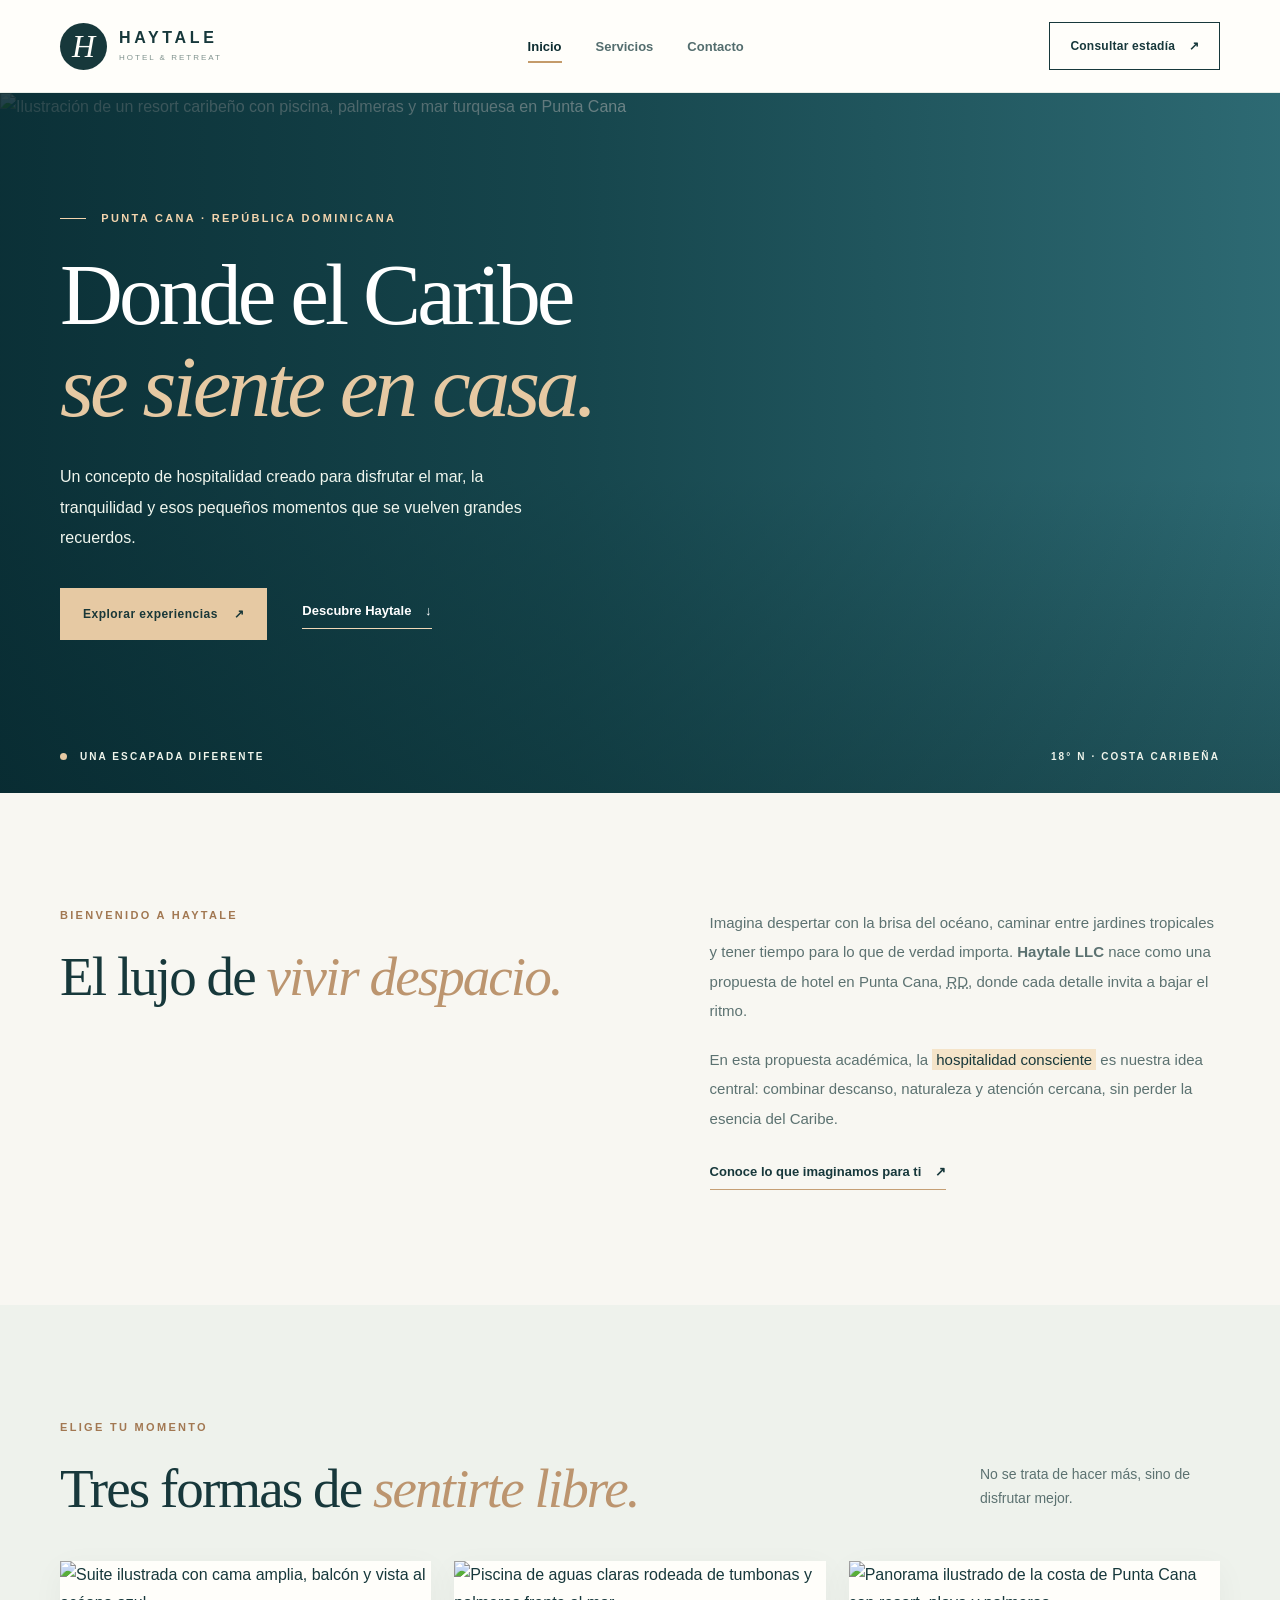
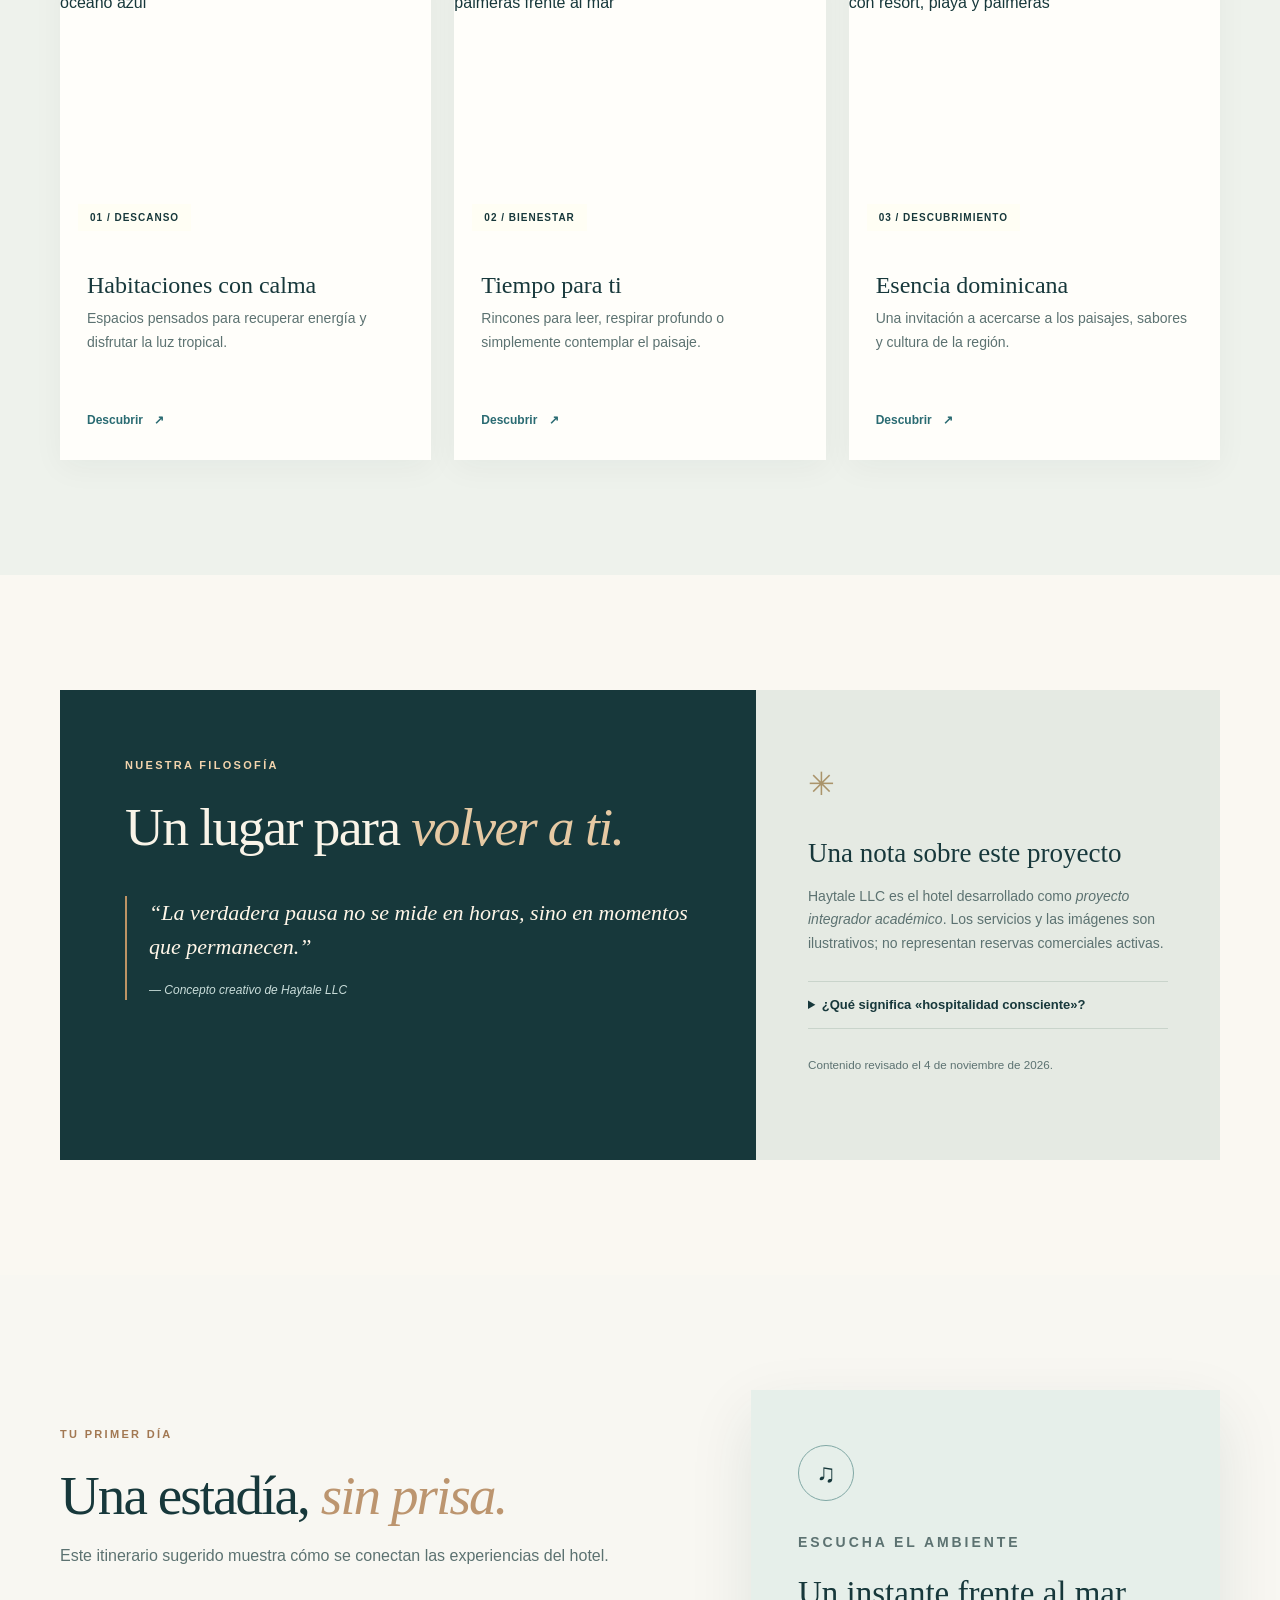
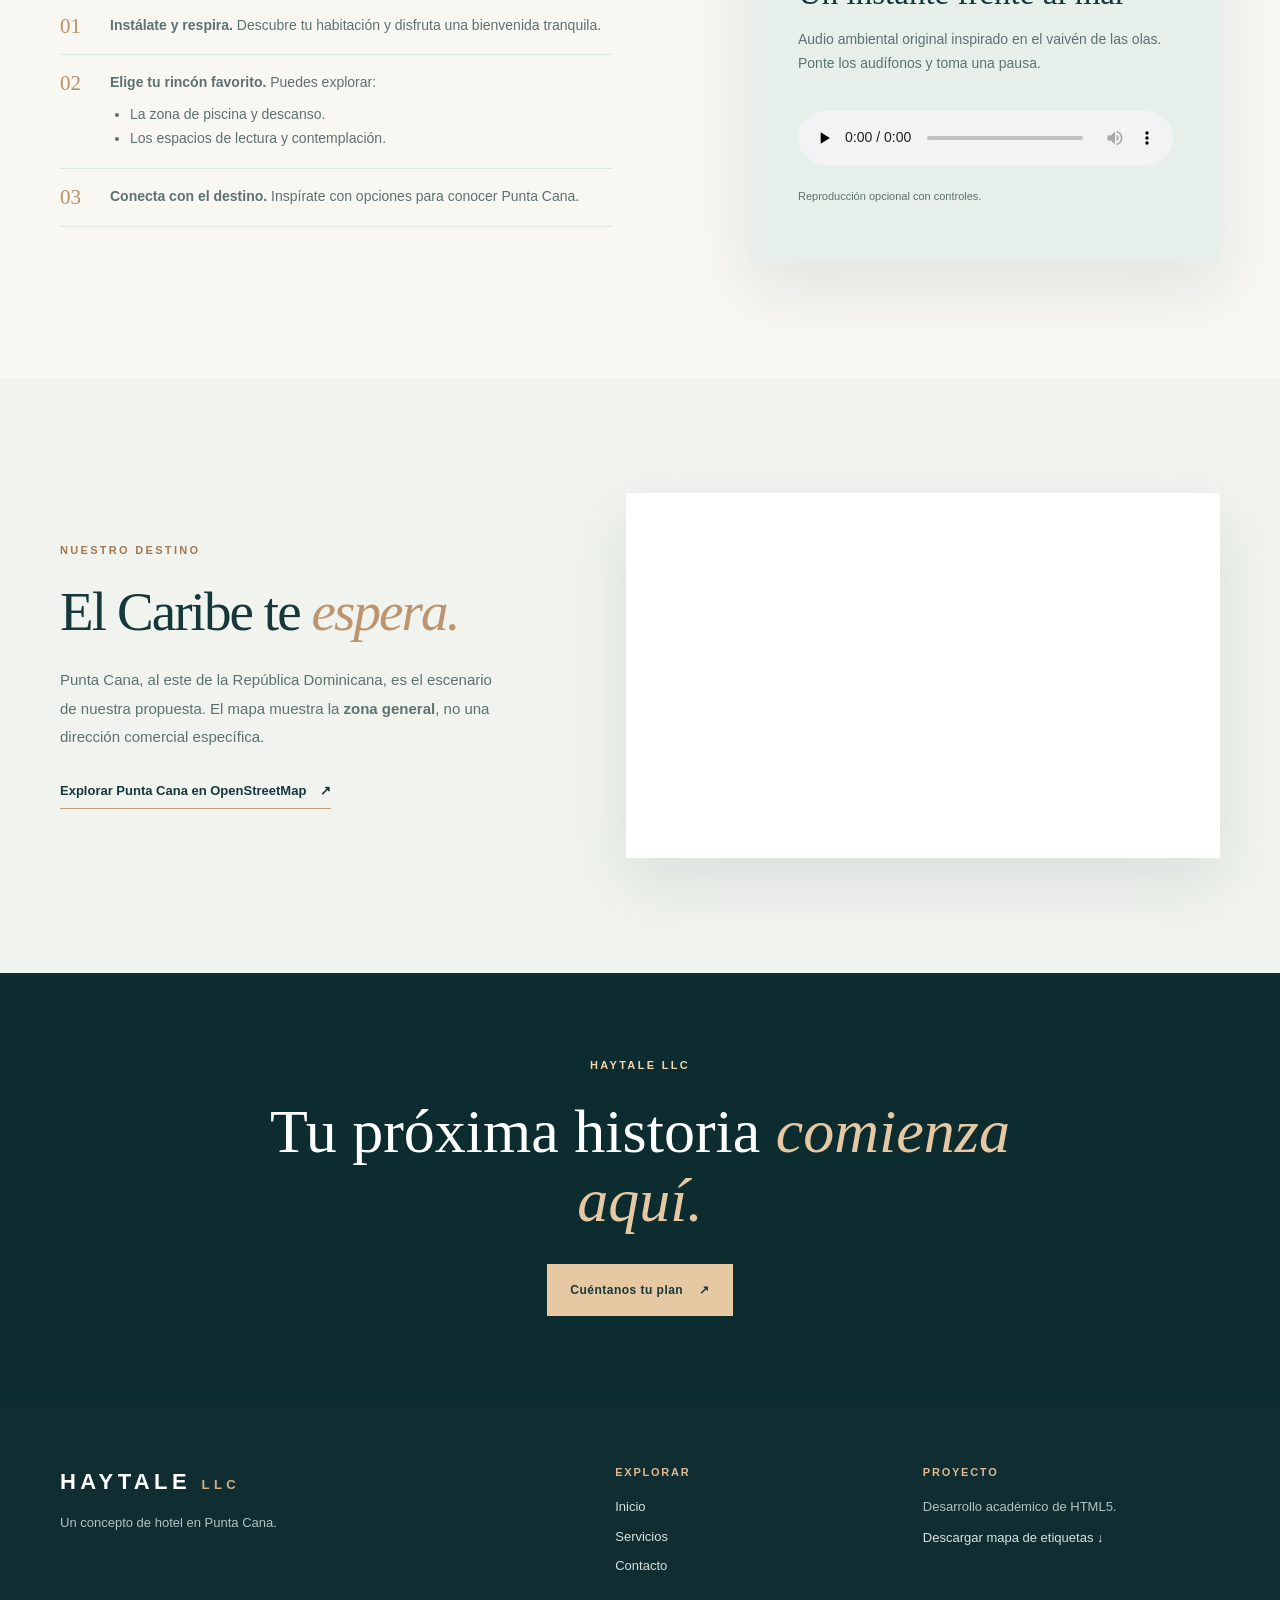
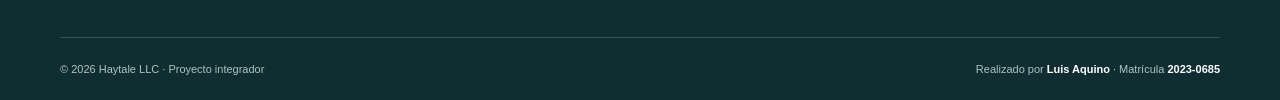
==== index.html @ 22ac6326 "Crear estructura semántica y portada de Haytale LLC" ====
<!DOCTYPE html>
<html lang="es">
<head>
  <meta charset="UTF-8">
  <meta name="viewport" content="width=device-width, initial-scale=1.0">
  <meta name="description" content="Conoce Haytale LLC, un concepto de hotel en Punta Cana inspirado en la calma del Caribe, la hospitalidad y las experiencias memorables.">
  <title>Haytale LLC | Un refugio en Punta Cana</title>
  <link rel="icon" href="assets/favicon.svg" type="image/svg+xml">
  <link rel="stylesheet" href="styles.css">
  <script src="script.js" defer></script>
</head>
<body>
  <a class="skip-link" href="#contenido">Saltar al contenido</a>
  <header class="site-header">
    <div class="header-inner container">
      <a class="brand" href="index.html" aria-label="Haytale LLC, ir al inicio">
        <span class="brand-mark" aria-hidden="true">H</span>
        <span class="brand-words"><span>HAYTALE</span><small>HOTEL &amp; RETREAT</small></span>
      </a>
      <nav aria-label="Navegación principal">
        <ul class="nav-list">
          <li><a href="index.html" aria-current="page">Inicio</a></li>
          <li><a href="servicios.html">Servicios</a></li>
          <li><a href="contacto.html">Contacto</a></li>
        </ul>
      </nav>
      <a class="header-cta" href="contacto.html#solicitud">Consultar estadía <span aria-hidden="true">↗</span></a>
    </div>
  </header>

  <main id="contenido">
    <section class="hero hero-home" aria-labelledby="titulo-inicio">
      <img class="hero-scene" src="assets/haytale-resort.svg" alt="Ilustración de un resort caribeño con piscina, palmeras y mar turquesa en Punta Cana">
      <div class="hero-shade" aria-hidden="true"></div>
      <div class="container hero-content">
        <p class="eyebrow eyebrow-light"><span class="eyebrow-line" aria-hidden="true"></span> PUNTA CANA · REPÚBLICA DOMINICANA</p>
        <h1 id="titulo-inicio">Donde el Caribe<br><em>se siente en casa.</em></h1>
        <p class="hero-description">Un concepto de hospitalidad creado para disfrutar el mar, la tranquilidad y esos pequeños momentos que se vuelven grandes recuerdos.</p>
        <div class="hero-actions">
          <a class="button button-sand" href="servicios.html">Explorar experiencias <span aria-hidden="true">↗</span></a>
          <a class="text-link text-link-light" href="#descubre">Descubre Haytale <span aria-hidden="true">↓</span></a>
        </div>
      </div>
      <div class="hero-bottom container">
        <span><span class="dot" aria-hidden="true"></span> UNA ESCAPADA DIFERENTE</span>
        <span>18° N · COSTA CARIBEÑA</span>
      </div>
    </section>

    <section class="intro-section section-pad" id="descubre" aria-labelledby="titulo-descubre">
      <div class="container intro-grid">
        <div>
          <p class="eyebrow">BIENVENIDO A HAYTALE</p>
          <h2 class="section-title" id="titulo-descubre">El lujo de <em>vivir despacio.</em></h2>
        </div>
        <div class="intro-copy">
          <p>Imagina despertar con la brisa del océano, caminar entre jardines tropicales y tener tiempo para lo que de verdad importa. <strong>Haytale LLC</strong> nace como una propuesta de hotel en Punta Cana, <abbr title="República Dominicana">RD</abbr>, donde cada detalle invita a bajar el ritmo.</p>
          <p>En esta propuesta académica, la <mark>hospitalidad consciente</mark> es nuestra idea central: combinar descanso, naturaleza y atención cercana, sin perder la esencia del Caribe.</p>
          <a class="text-link" href="servicios.html#experiencias">Conoce lo que imaginamos para ti <span aria-hidden="true">↗</span></a>
        </div>
      </div>
    </section>

    <section class="features-section section-pad" aria-labelledby="titulo-experiencias">
      <div class="container">
        <div class="section-heading-row">
          <div>
            <p class="eyebrow">ELIGE TU MOMENTO</p>
            <h2 class="section-title" id="titulo-experiencias">Tres formas de <em>sentirte libre.</em></h2>
          </div>
          <p class="section-side-note">No se trata de hacer más, sino de disfrutar mejor.</p>
        </div>
        <div class="experience-grid">
          <article class="experience-card">
            <figure>
              <img src="assets/haytale-suite.svg" alt="Suite ilustrada con cama amplia, balcón y vista al océano azul" loading="lazy">
              <figcaption>01 / DESCANSO</figcaption>
            </figure>
            <div class="card-body">
              <h3>Habitaciones con calma</h3>
              <p>Espacios pensados para recuperar energía y disfrutar la luz tropical.</p>
              <a href="servicios.html#habitaciones" aria-label="Conoce las habitaciones propuestas">Descubrir <span aria-hidden="true">↗</span></a>
            </div>
          </article>
          <article class="experience-card">
            <figure>
              <img src="assets/haytale-pool.svg" alt="Piscina de aguas claras rodeada de tumbonas y palmeras frente al mar" loading="lazy">
              <figcaption>02 / BIENESTAR</figcaption>
            </figure>
            <div class="card-body">
              <h3>Tiempo para ti</h3>
              <p>Rincones para leer, respirar profundo o simplemente contemplar el paisaje.</p>
              <a href="servicios.html#bienestar" aria-label="Conoce las experiencias de bienestar propuestas">Descubrir <span aria-hidden="true">↗</span></a>
            </div>
          </article>
          <article class="experience-card">
            <figure>
              <img src="assets/haytale-resort.svg" alt="Panorama ilustrado de la costa de Punta Cana con resort, playa y palmeras" loading="lazy">
              <figcaption>03 / DESCUBRIMIENTO</figcaption>
            </figure>
            <div class="card-body">
              <h3>Esencia dominicana</h3>
              <p>Una invitación a acercarse a los paisajes, sabores y cultura de la región.</p>
              <a href="servicios.html#experiencias" aria-label="Conoce las experiencias locales propuestas">Descubrir <span aria-hidden="true">↗</span></a>
            </div>
          </article>
        </div>
      </div>
    </section>

    <section class="philosophy-section section-pad" aria-labelledby="titulo-filosofia">
      <div class="container philosophy-grid">
        <div class="philosophy-panel">
          <p class="eyebrow eyebrow-light">NUESTRA FILOSOFÍA</p>
          <h2 id="titulo-filosofia">Un lugar para <em>volver a ti.</em></h2>
          <blockquote cite="index.html#titulo-filosofia">
            <p>“La verdadera pausa no se mide en horas, sino en momentos que permanecen.”</p>
            <footer>— <cite>Concepto creativo de Haytale LLC</cite></footer>
          </blockquote>
        </div>
        <aside class="philosophy-aside" aria-labelledby="titulo-nota">
          <span class="aside-ornament" aria-hidden="true">✳</span>
          <h3 id="titulo-nota">Una nota sobre este proyecto</h3>
          <p>Haytale LLC es el hotel desarrollado como <em>proyecto integrador académico</em>. Los servicios y las imágenes son ilustrativos; no representan reservas comerciales activas.</p>
          <details>
            <summary>¿Qué significa «hospitalidad consciente»?</summary>
            <p>Es diseñar experiencias que cuidan el tiempo del huésped, valoran el entorno y fomentan una relación respetuosa con la comunidad.</p>
          </details>
          <p class="update-note"><small>Contenido revisado el <time datetime="2026-11-04">4 de noviembre de 2026</time>.</small></p>
        </aside>
      </div>
    </section>

    <section class="journey-section section-pad" aria-labelledby="titulo-ruta">
      <div class="container journey-grid">
        <div>
          <p class="eyebrow">TU PRIMER DÍA</p>
          <h2 class="section-title" id="titulo-ruta">Una estadía, <em>sin prisa.</em></h2>
          <p>Este itinerario sugerido muestra cómo se conectan las experiencias del hotel.</p>
          <ol class="journey-list" start="1">
            <li><strong>Instálate y respira.</strong> Descubre tu habitación y disfruta una bienvenida tranquila.</li>
            <li><strong>Elige tu rincón favorito.</strong> Puedes explorar:
              <ul>
                <li>La zona de piscina y descanso.</li>
                <li>Los espacios de lectura y contemplación.</li>
              </ul>
            </li>
            <li><strong>Conecta con el destino.</strong> Inspírate con opciones para conocer Punta Cana.</li>
          </ol>
        </div>
        <div class="audio-card">
          <span class="audio-icon" aria-hidden="true">♫</span>
          <p class="eyebrow">ESCUCHA EL AMBIENTE</p>
          <h3>Un instante frente al mar</h3>
          <p>Audio ambiental original inspirado en el vaivén de las olas. Ponte los audífonos y toma una pausa.</p>
          <audio controls preload="none">
            <source src="assets/olas-ambiente.wav" type="audio/wav">
            Tu navegador no admite audio HTML5.
          </audio>
          <small>Reproducción opcional con controles.</small>
        </div>
      </div>
    </section>

    <section class="location-section section-pad" aria-labelledby="titulo-ubicacion">
      <div class="container location-grid">
        <div>
          <p class="eyebrow">NUESTRO DESTINO</p>
          <h2 class="section-title" id="titulo-ubicacion">El Caribe te <em>espera.</em></h2>
          <p>Punta Cana, al este de la República Dominicana, es el escenario de nuestra propuesta. El mapa muestra la <strong>zona general</strong>, no una dirección comercial específica.</p>
          <a class="text-link" href="https://www.openstreetmap.org/#map=11/18.58/-68.37" target="_blank" rel="noopener noreferrer">Explorar Punta Cana en OpenStreetMap <span aria-hidden="true">↗</span></a>
        </div>
        <div class="map-frame">
          <iframe title="Mapa interactivo de referencia de la zona de Punta Cana" src="https://www.openstreetmap.org/export/embed.html?bbox=-68.48%2C18.49%2C-68.26%2C18.68&amp;layer=mapnik&amp;marker=18.58%2C-68.37" loading="lazy"></iframe>
        </div>
      </div>
    </section>

    <section class="closing-cta" aria-labelledby="titulo-cierre">
      <div class="container closing-inner">
        <p class="eyebrow eyebrow-light">HAYTALE LLC</p>
        <h2 id="titulo-cierre">Tu próxima historia <em>comienza aquí.</em></h2>
        <a class="button button-sand" href="contacto.html#solicitud">Cuéntanos tu plan <span aria-hidden="true">↗</span></a>
      </div>
    </section>
  </main>

  <footer class="site-footer">
    <div class="container footer-top">
      <div><p class="footer-brand">HAYTALE <span>LLC</span></p><p>Un concepto de hotel en Punta Cana.</p></div>
      <div><p class="footer-heading">Explorar</p><a href="index.html">Inicio</a><a href="servicios.html">Servicios</a><a href="contacto.html">Contacto</a></div>
      <div><p class="footer-heading">Proyecto</p><p>Desarrollo académico de HTML5.</p><a href="README.md" download="Mapa-de-etiquetas-Haytale.md">Descargar mapa de etiquetas ↓</a></div>
    </div>
    <div class="container footer-bottom"><small>© 2026 Haytale LLC · Proyecto integrador</small><small>Realizado por <strong>Luis Aquino</strong> · Matrícula <strong>2023-0685</strong></small></div>
  </footer>
</body>
</html>
---- styles.css ----
:root{--ink:#17383b;--ink-deep:#0c2c30;--sea:#195a60;--aqua:#a9c7bf;--sand:#e6c9a3;--sand-light:#f3e3ce;--cream:#f8f7f2;--paper:#fffefa;--muted:#5c7271;--line:#dfe7e1;--shadow:0 24px 60px rgba(23,56,59,.10)}
*{box-sizing:border-box}
html{scroll-behavior:smooth}
body{margin:0;background:var(--cream);color:var(--ink);font-family:Arial,Helvetica,sans-serif;font-size:16px;line-height:1.7;-webkit-font-smoothing:antialiased}
img{display:block;max-width:100%}
a{color:inherit;text-decoration:none}
button,input,select,textarea{font:inherit}
:focus-visible{outline:3px solid #bd8d52;outline-offset:4px}
.container{width:min(1160px,calc(100% - 48px));margin-inline:auto}
.skip-link{position:absolute;left:12px;top:-80px;background:#fff;padding:10px 16px;z-index:1000}
.skip-link:focus{top:10px}
.site-header{background:var(--paper);position:relative;z-index:10;border-bottom:1px solid #e7ede7}
.header-inner{display:flex;align-items:center;justify-content:space-between;min-height:92px;gap:30px}
.brand{display:flex;align-items:center;gap:12px;flex-shrink:0}
.brand-mark{width:47px;height:47px;display:grid;place-items:center;color:var(--paper);background:var(--ink);border-radius:50%;font:italic 32px Georgia,serif}
.brand-words{display:grid;gap:0;line-height:1.1;letter-spacing:.23em;font-weight:700;font-size:16px}
.brand-words small{font-weight:500;letter-spacing:.25em;color:#81938f;font-size:8px;margin-top:7px}
.nav-list{list-style:none;display:flex;gap:34px;padding:0;margin:0;align-items:center}
.nav-list a{font-size:13px;font-weight:700;color:#536d6e;position:relative;padding:12px 0;transition:color .2s}
.nav-list a:hover,.nav-list a[aria-current="page"]{color:var(--ink-deep)}
.nav-list a[aria-current="page"]:after{position:absolute;bottom:3px;left:0;right:0;height:2px;content:"";background:#c49b6a}
.header-cta{padding:13px 20px;border:1px solid var(--ink);font-size:12px;font-weight:700;letter-spacing:.02em;white-space:nowrap;transition:.2s}
.header-cta:hover{background:var(--ink);color:white}
.header-cta span,.button span,.text-link span{margin-left:10px}
.hero{position:relative;overflow:hidden;color:white}
.hero-home{min-height:700px;display:flex;align-items:center;background:#32717b}
.hero-scene{position:absolute;width:100%;height:100%;object-fit:cover;inset:0}
.hero-shade{position:absolute;inset:0;background:linear-gradient(90deg,rgba(4,37,43,.85) 0%,rgba(5,43,48,.62) 45%,rgba(4,43,45,.1) 100%),linear-gradient(0deg,rgba(5,32,35,.34),transparent 45%)}
.hero-content{position:relative;z-index:1;padding-block:110px 145px}
.eyebrow{text-transform:uppercase;letter-spacing:.21em;font-size:11px;font-weight:800;color:#a27852;margin:0 0 23px;line-height:1.45}
.eyebrow-light{color:#f3d4ad}
.eyebrow-line{width:26px;height:1px;background:currentColor;display:inline-block;vertical-align:middle;margin-right:10px}
.hero h1,.page-hero h1{font:normal clamp(50px,6.8vw,92px)/1.05 Georgia,'Times New Roman',serif;letter-spacing:-.045em;max-width:940px;margin:0 0 30px}
.hero h1 em,.section-title em,.philosophy-panel h2 em,.closing-inner h2 em,.page-hero h1 em{font-weight:400;color:var(--sand);font-style:italic}
.hero-description{max-width:485px;color:#f0f6ee;font-size:16px;line-height:1.9;margin-bottom:35px}
.hero-actions{display:flex;gap:35px;align-items:center;flex-wrap:wrap}
.button{display:inline-flex;justify-content:center;align-items:center;gap:6px;min-height:52px;padding:14px 23px;font-size:12px;font-weight:800;letter-spacing:.04em;transition:transform .2s,background .2s}
.button:hover{transform:translateY(-3px)}
.button-sand{background:var(--sand);color:#193738}
.button-sand:hover{background:#f6d9b4}
.button-dark{background:var(--ink);color:#fff;border:0;cursor:pointer}
.button-dark:hover{background:#2c646b}
.text-link{display:inline-block;font-weight:800;color:var(--ink);font-size:13px;border-bottom:1px solid #c59f75;padding-bottom:6px}
.text-link-light{color:#fff;border-color:#f0d8b7}
.hero-bottom{position:absolute;z-index:2;left:0;right:0;bottom:28px;display:flex;justify-content:space-between;gap:20px;font-size:10px;font-weight:800;letter-spacing:.21em;color:#eff4eb}
.dot{display:inline-block;width:7px;height:7px;border-radius:50%;background:#e6c9a3;margin-right:8px}
.section-pad{padding-block:115px}
.intro-grid{display:grid;grid-template-columns:1fr 1fr;gap:12%}
.section-title{font:normal clamp(37px,4.3vw,61px)/1.1 Georgia,'Times New Roman',serif;letter-spacing:-.035em;margin:0}
.section-title em{color:#bc956f}
.intro-copy p{color:var(--muted);font-size:15px;line-height:1.95;margin:0 0 20px}
.intro-copy mark{background:#f5e4c9;color:var(--ink);padding:2px 4px}
.intro-copy .text-link{margin-top:8px}
.features-section{background:#eef2ec}
.section-heading-row{display:flex;justify-content:space-between;align-items:end;gap:30px;margin-bottom:42px}
.section-side-note{max-width:240px;color:var(--muted);font-size:14px;margin:0 0 9px}
.experience-grid{display:grid;grid-template-columns:repeat(3,1fr);gap:23px}
.experience-card{background:var(--paper);box-shadow:0 8px 30px rgba(17,53,54,.045);transition:transform .2s}
.experience-card:hover{transform:translateY(-5px)}
.experience-card figure{position:relative;overflow:hidden;margin:0;aspect-ratio:1.3}
.experience-card img{height:100%;width:100%;object-fit:cover;transition:transform .3s}
.experience-card:hover img{transform:scale(1.04)}
.experience-card figcaption{position:absolute;bottom:16px;left:18px;background:#fffef4;color:var(--ink);padding:5px 12px;font-size:10px;font-weight:800;letter-spacing:.1em}
.card-body{padding:25px 27px 28px}
.card-body h3{font:normal 24px Georgia,serif;margin:0 0 8px}
.card-body p{color:var(--muted);font-size:14px;margin:0 0 24px;min-height:74px}
.card-body a{font-size:12px;font-weight:800;color:#2a6b72}
.card-body a span{padding-left:8px}
.philosophy-section{background:#faf8f2}
.philosophy-grid{display:grid;grid-template-columns:1.2fr .8fr;min-height:470px}
.philosophy-panel{background:var(--ink);color:#f9f4e8;padding:68px 65px}
.philosophy-panel h2{font:normal clamp(37px,4.2vw,60px)/1.13 Georgia,serif;letter-spacing:-.03em;margin:0 0 38px}
.philosophy-panel blockquote{margin:0;border-left:2px solid #bd9364;padding-left:22px}
.philosophy-panel blockquote p{font:italic 22px/1.55 Georgia,serif;margin:0 0 16px;color:#fff6e8}
.philosophy-panel blockquote footer{color:#c9ddda;font-size:12px}
.philosophy-aside{background:#e5eae3;padding:67px 52px}
.aside-ornament{display:block;font-size:32px;color:#aa946b;margin-bottom:24px}
.philosophy-aside h3{font:normal 27px Georgia,serif;line-height:1.3;margin:0 0 13px}
.philosophy-aside p{font-size:14px;color:var(--muted)}
details{border-top:1px solid #c9d4cb;border-bottom:1px solid #c9d4cb;margin-top:25px;padding:12px 0}
summary{cursor:pointer;font-size:13px;font-weight:800;color:var(--ink)}
details p{margin-bottom:0}
.update-note{margin-top:24px}
.journey-grid{display:grid;grid-template-columns:1fr .85fr;gap:12%;align-items:center}
.journey-grid>div>p:not(.eyebrow){color:var(--muted)}
.journey-list{counter-reset:step;list-style:none;padding:0;margin:28px 0 0}
.journey-list>li{position:relative;padding:16px 0 17px 50px;border-bottom:1px solid var(--line);font-size:14px;color:var(--muted);counter-increment:step}
.journey-list>li:before{content:"0" counter(step);position:absolute;left:0;top:16px;font:normal 21px Georgia,serif;color:#b89066}
.journey-list ul{padding-left:20px;margin-top:8px;list-style:disc}
.audio-card{background:#e6efea;padding:55px 47px;box-shadow:var(--shadow)}
.audio-icon{display:grid;place-items:center;width:56px;height:56px;border:1px solid #81a8a5;border-radius:50%;font-size:26px;margin-bottom:31px}
.audio-card h3{font:normal 33px Georgia,serif;margin:0 0 16px}
.audio-card p{font-size:14px;color:var(--muted)}
.audio-card audio{width:100%;margin:21px 0 8px}
.audio-card small{font-size:11px;color:var(--muted)}
.location-section{background:#f0f3ee}
.location-grid{display:grid;grid-template-columns:.85fr 1.15fr;gap:11%;align-items:center}
.location-grid p:not(.eyebrow){color:var(--muted);font-size:15px;line-height:1.9;margin:24px 0}
.map-frame{padding:10px;background:#fff;box-shadow:var(--shadow)}
.map-frame iframe{width:100%;height:345px;border:0;display:block}
.closing-cta{background:var(--ink-deep);color:#fff;text-align:center;padding-block:85px}
.closing-inner h2{font:normal clamp(36px,5vw,62px)/1.1 Georgia,serif;margin:0 auto 30px;max-width:760px}
.site-footer{background:#102e32;color:#d5e2df}
.footer-top{display:grid;grid-template-columns:2fr 1fr 1.2fr;gap:60px;padding-block:62px 53px}
.footer-brand{font-size:22px;letter-spacing:.2em;font-weight:800;margin:0 0 12px;color:#fff}
.footer-brand span{color:#d2ae83;font-size:13px}
.footer-top p:not(.footer-brand):not(.footer-heading){font-size:13px;color:#afc4c0;margin:8px 0}
.footer-heading{text-transform:uppercase;letter-spacing:.16em;font-size:11px;font-weight:800;color:#dfb991;margin:0 0 15px}
.footer-top a{display:block;color:#d5e2df;font-size:13px;margin:7px 0}
.footer-top a:hover{color:#f1cfa5}
.footer-bottom{border-top:1px solid #385357;display:flex;justify-content:space-between;gap:18px;padding-block:22px}
.footer-bottom small{font-size:11px;color:#adc4c0}
.footer-bottom strong{color:#fff}
.page-hero{position:relative;background:#123f44;overflow:hidden;color:#fff;padding-block:100px 110px}
.page-hero:before{content:"";position:absolute;width:600px;height:600px;top:-360px;right:-120px;border:1px solid rgba(247,235,210,.18);border-radius:50%;box-shadow:0 0 0 85px rgba(244,218,180,.035),0 0 0 190px rgba(244,218,180,.035)}
.page-hero>.container{position:relative}
.page-hero h1{font-size:clamp(46px,6vw,78px);max-width:840px}
.page-hero p:not(.eyebrow){max-width:610px;color:#ccdfd8;font-size:16px;line-height:1.85}
.section-lead{color:var(--muted);max-width:680px;margin:25px 0 40px}
.split-feature{display:grid;grid-template-columns:1fr 1fr;align-items:center;gap:8%;margin-bottom:72px}
.split-feature.reverse .split-visual{order:2}
.split-feature .split-visual{background:#dcece7;min-height:300px}
.split-feature img{width:100%;height:370px;object-fit:cover}
.split-feature h3{font:normal clamp(30px,3.2vw,43px)/1.13 Georgia,serif;margin:0 0 19px}
.split-feature p{color:var(--muted);font-size:15px;line-height:1.9}
.mini-pills{list-style:none;padding:0;margin:22px 0;display:flex;gap:8px;flex-wrap:wrap}
.mini-pills li{background:#edf1eb;border:1px solid #dde7dd;font-size:11px;font-weight:800;letter-spacing:.04em;padding:8px 11px}
.muted-band{background:#edf2ec}
.comparison-table-wrap{overflow-x:auto;background:#fff;box-shadow:var(--shadow)}
.comparison-table{width:100%;border-collapse:collapse;min-width:680px;font-size:14px;text-align:left}
.comparison-table caption{text-align:left;caption-side:top;padding:20px 25px;font-size:12px;color:#577370;background:#e1ece6}
.comparison-table th,.comparison-table td{border-bottom:1px solid #e5ece8;padding:16px 18px;vertical-align:middle}
.comparison-table thead th{background:#163f43;color:#fff;font-size:12px;letter-spacing:.04em}
.comparison-table tbody th[scope="row"]{font-weight:800;color:#17494e}
.comparison-table tbody th[scope="rowgroup"]{background:#eaf2ec;font:normal 21px Georgia,serif}
.comparison-table tbody tr:hover{background:#f7faf6}
.comparison-table tfoot td{background:#eef3ec;color:#526a68;font-size:12px;font-weight:700}
.note-box{padding:21px 25px;background:#fff9ed;border-left:3px solid #c49b6a;margin-top:22px;color:#6d675b;font-size:13px}
.definition-grid{display:grid;grid-template-columns:repeat(3,1fr);gap:18px;margin-top:35px}
.definition-grid>div{background:#fff;padding:30px 27px;border-top:3px solid #bc986d}
.definition-grid dt{font:normal 22px Georgia,serif;margin-bottom:11px}
.definition-grid dd{margin:0;color:var(--muted);font-size:14px}
.tips-grid{display:grid;grid-template-columns:1.15fr .85fr;gap:9%}
.tips-card{padding:32px;background:var(--ink);color:#dbe8e1}
.tips-card h3{font:normal 26px Georgia,serif;color:#fff;margin:0 0 14px}
.tips-card p{font-size:14px}
.tips-card pre{white-space:pre-wrap;background:#0b2b2e;padding:18px;font:12px/1.7 monospace;color:#bce1d7;overflow-x:auto}
.tips-grid p{color:var(--muted)}
.contact-layout{display:grid;grid-template-columns:.85fr 1.4fr;gap:9%;align-items:start}
.contact-aside{background:#e8eee7;padding:33px}
.contact-aside h2{font:normal 31px Georgia,serif;margin:0 0 14px}
.contact-aside p{font-size:14px;color:var(--muted)}
.contact-aside address{font-style:normal;border-top:1px solid #cbd8d1;padding-top:18px;margin-top:25px;font-size:14px;line-height:2}
.contact-aside address a{color:#185760;text-decoration:underline;text-underline-offset:4px}
.contact-aside small{color:#6c817e;font-size:11px}
.contact-form{background:#fff;padding:42px;box-shadow:var(--shadow)}
.contact-form fieldset{border:0;padding:0;margin:0 0 28px;min-width:0}
.contact-form legend{display:block;font:normal 25px Georgia,serif;border-bottom:1px solid var(--line);padding:0 0 15px;width:100%;margin-bottom:20px;color:var(--ink)}
.form-grid{display:grid;grid-template-columns:repeat(2,minmax(0,1fr));gap:18px}
.field{display:flex;flex-direction:column;gap:7px;min-width:0}
.field.full{grid-column:1 / -1}
.field label,.field-label{font-size:12px;font-weight:800;color:#23484b}
.field input:not([type="radio"]):not([type="checkbox"]):not([type="range"]),.field select,.field textarea{width:100%;min-height:46px;border:1px solid #d8e3de;background:#fbfcfa;border-radius:0;padding:11px 12px;color:#17383b;outline-offset:1px}
.field textarea{resize:vertical;min-height:120px}
.field input:focus,.field select:focus,.field textarea:focus{border-color:#438187}
.field-hint{font-size:11px;color:#788d86}
.choice-row{display:flex;gap:18px;flex-wrap:wrap;margin-top:4px}
.choice-row label{font-size:13px;font-weight:500;display:flex;align-items:center;gap:7px;cursor:pointer}
.choice-row input{accent-color:#195a60}
.field input[type="range"]{width:100%;accent-color:#195a60}
.range-row{display:flex;justify-content:space-between;font-size:12px;color:var(--muted)}
.form-notice{font-size:12px;color:var(--muted);padding-top:5px}
.form-status{padding:14px 17px;margin-top:20px;background:#dff2e8;border-left:3px solid #277553;font-size:13px;color:#1a5d43}
.form-status[hidden]{display:none}
.contact-faq{max-width:850px;margin-inline:auto}
.contact-faq details{padding:18px 0}
.contact-faq summary{font-size:15px}
.contact-faq details p{color:var(--muted);font-size:14px}
.reading-note{background:#eaf1eb;padding:25px 30px;margin-top:35px;font-size:14px}
.reading-note code,.tips-grid code{background:#e4ebe6;padding:2px 6px;color:#17494e}
.reading-note kbd{font-family:monospace;border:1px solid #b3c1b7;padding:2px 7px;background:#fff}
@media(max-width:960px){.header-cta{display:none}.intro-grid,.journey-grid,.location-grid,.contact-layout{gap:6%}.philosophy-panel{padding:50px}.philosophy-aside{padding:50px 35px}.footer-top{gap:30px}}
@media(max-width:720px){.container{width:min(100% - 34px,580px)}.header-inner{flex-direction:column;min-height:auto;padding-block:17px 13px;gap:14px}.nav-list{gap:28px}.nav-list a{font-size:13px}.hero-home{min-height:640px}.hero-content{padding-block:96px 112px}.hero h1{font-size:clamp(46px,11vw,70px)}.hero-description{font-size:14px}.hero-bottom{font-size:9px}.section-pad{padding-block:73px}.intro-grid,.philosophy-grid,.journey-grid,.location-grid,.tips-grid,.contact-layout{grid-template-columns:1fr;gap:35px}.experience-grid{grid-template-columns:1fr;max-width:540px;margin-inline:auto}.section-heading-row{display:block}.section-side-note{margin-top:21px}.experience-card figure{aspect-ratio:1.6}.card-body p{min-height:0}.philosophy-panel,.philosophy-aside{padding:40px 28px}.audio-card{padding:38px 28px}.footer-top{grid-template-columns:1fr 1fr;gap:28px}.footer-top>div:first-child{grid-column:1/-1}.footer-bottom{flex-direction:column;gap:5px}.page-hero{padding-block:70px 80px}.split-feature,.split-feature.reverse{grid-template-columns:1fr;gap:28px}.split-feature.reverse .split-visual{order:0}.split-feature img{height:300px}.definition-grid{grid-template-columns:1fr}.contact-form{padding:25px}.form-grid{grid-template-columns:1fr}.form-grid .field.full{grid-column:auto}}
@media(prefers-reduced-motion:reduce){html{scroll-behavior:auto}.experience-card,.experience-card img,.button{transition:none}}
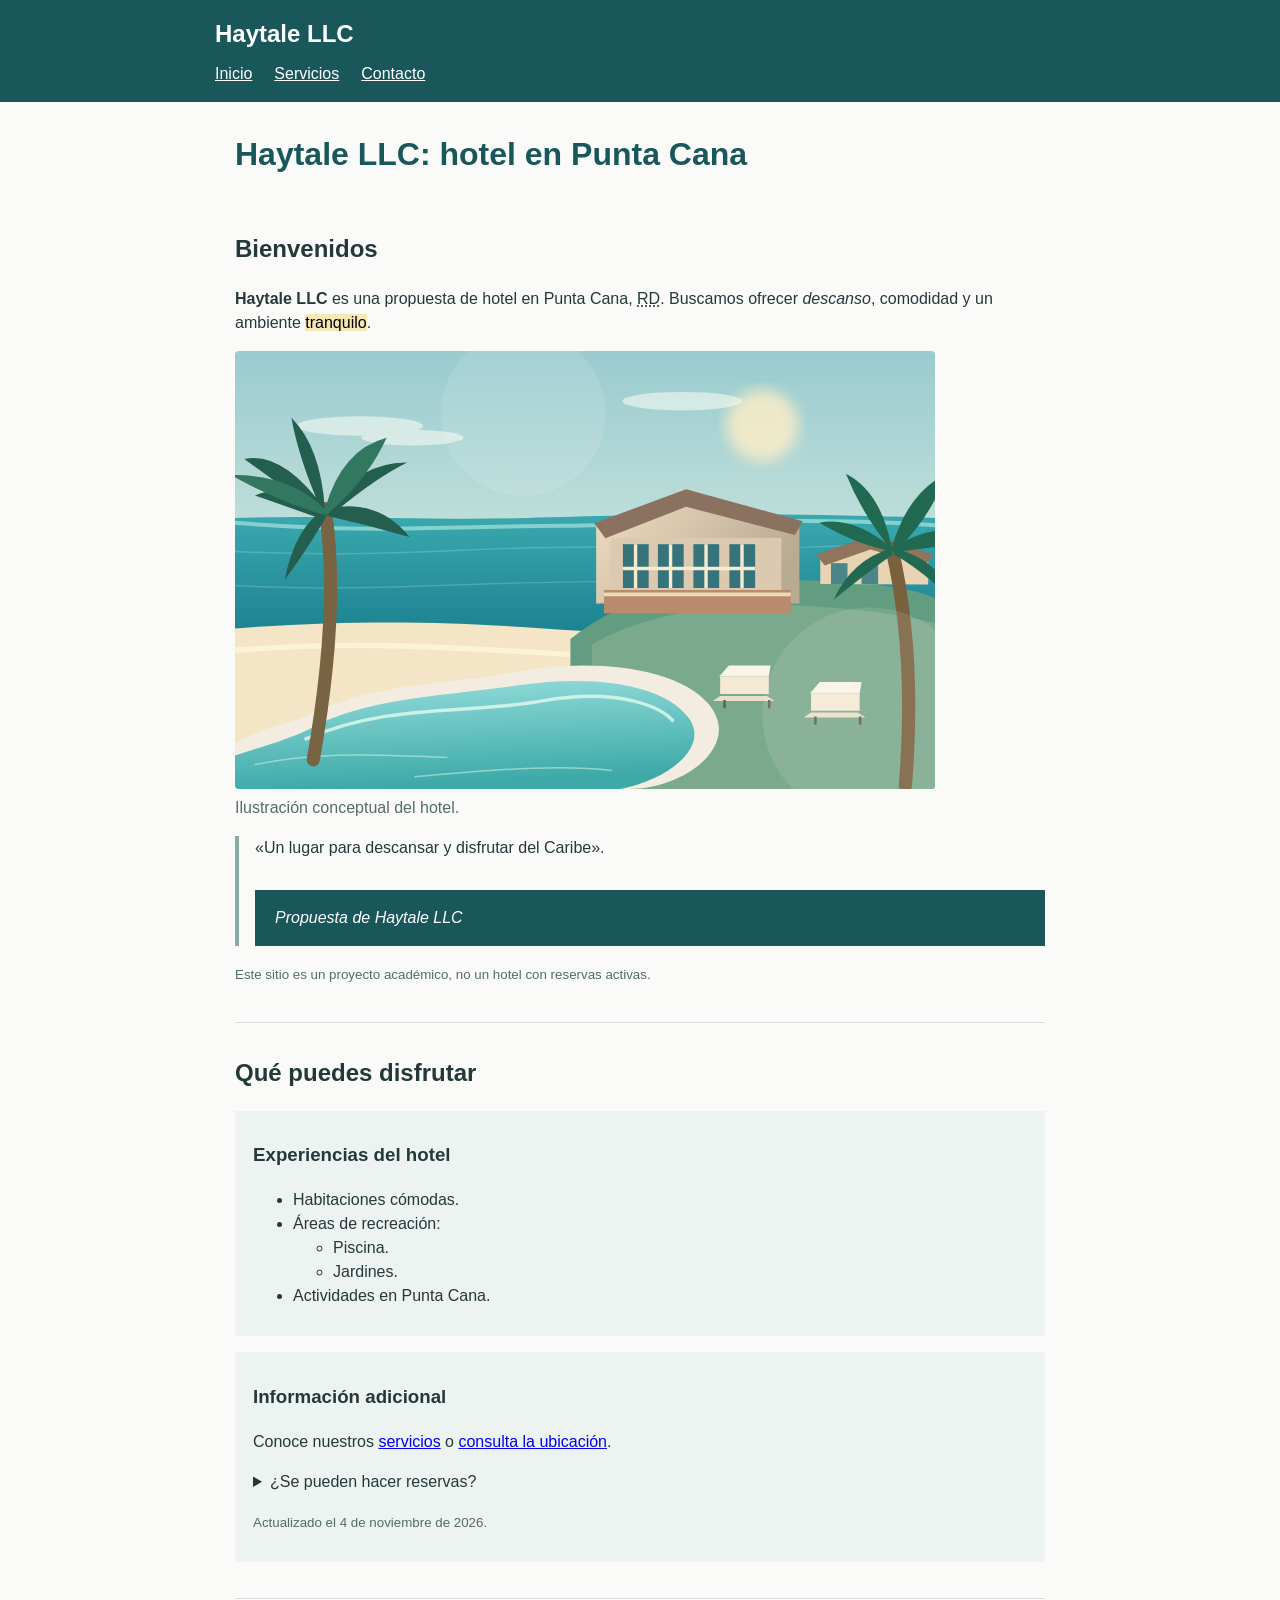
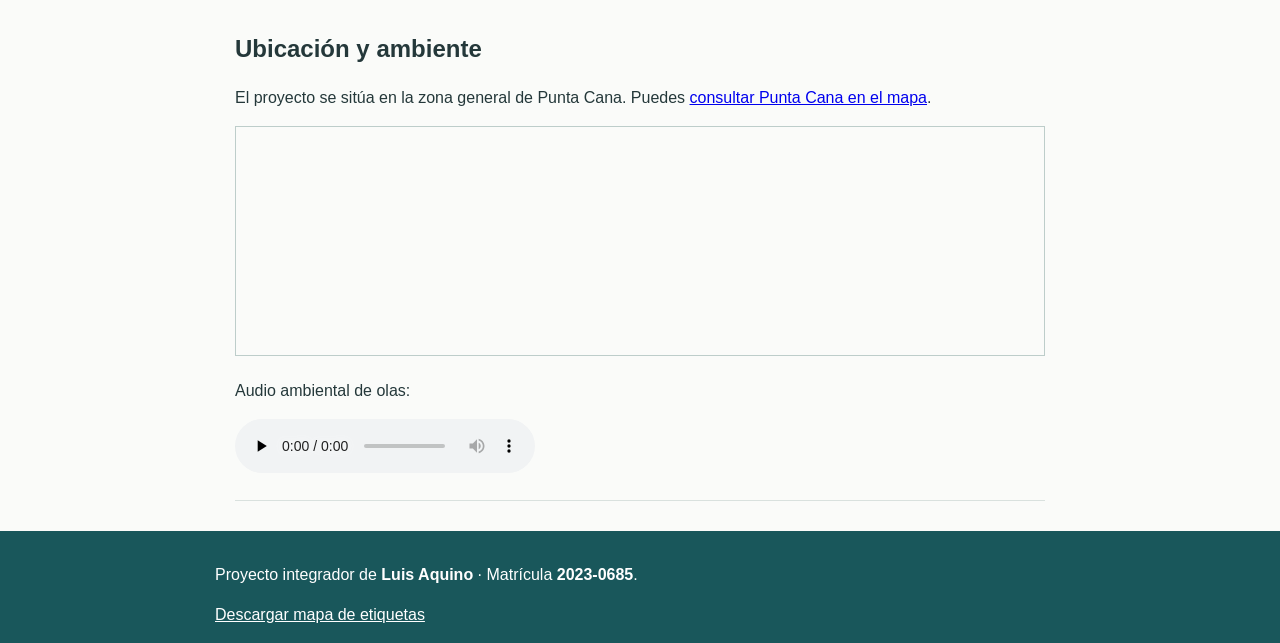
==== commit c8ea4a4f: "Simplificar las tres páginas y conservar la rúbrica HTML5" ====
--- a/index.html
+++ b/index.html
@@ -3,195 +3,77 @@
 <head>
   <meta charset="UTF-8">
   <meta name="viewport" content="width=device-width, initial-scale=1.0">
-  <meta name="description" content="Conoce Haytale LLC, un concepto de hotel en Punta Cana inspirado en la calma del Caribe, la hospitalidad y las experiencias memorables.">
-  <title>Haytale LLC | Un refugio en Punta Cana</title>
-  <link rel="icon" href="assets/favicon.svg" type="image/svg+xml">
+  <meta name="description" content="Haytale LLC, proyecto de hotel en Punta Cana, República Dominicana.">
+  <title>Inicio | Haytale LLC</title>
   <link rel="stylesheet" href="styles.css">
-  <script src="script.js" defer></script>
 </head>
 <body>
-  <a class="skip-link" href="#contenido">Saltar al contenido</a>
-  <header class="site-header">
-    <div class="header-inner container">
-      <a class="brand" href="index.html" aria-label="Haytale LLC, ir al inicio">
-        <span class="brand-mark" aria-hidden="true">H</span>
-        <span class="brand-words"><span>HAYTALE</span><small>HOTEL &amp; RETREAT</small></span>
-      </a>
-      <nav aria-label="Navegación principal">
-        <ul class="nav-list">
-          <li><a href="index.html" aria-current="page">Inicio</a></li>
-          <li><a href="servicios.html">Servicios</a></li>
-          <li><a href="contacto.html">Contacto</a></li>
-        </ul>
-      </nav>
-      <a class="header-cta" href="contacto.html#solicitud">Consultar estadía <span aria-hidden="true">↗</span></a>
-    </div>
+  <header>
+    <p class="marca">Haytale LLC</p>
+    <nav aria-label="Menú principal">
+      <a href="index.html">Inicio</a>
+      <a href="servicios.html">Servicios</a>
+      <a href="contacto.html">Contacto</a>
+    </nav>
   </header>
 
-  <main id="contenido">
-    <section class="hero hero-home" aria-labelledby="titulo-inicio">
-      <img class="hero-scene" src="assets/haytale-resort.svg" alt="Ilustración de un resort caribeño con piscina, palmeras y mar turquesa en Punta Cana">
-      <div class="hero-shade" aria-hidden="true"></div>
-      <div class="container hero-content">
-        <p class="eyebrow eyebrow-light"><span class="eyebrow-line" aria-hidden="true"></span> PUNTA CANA · REPÚBLICA DOMINICANA</p>
-        <h1 id="titulo-inicio">Donde el Caribe<br><em>se siente en casa.</em></h1>
-        <p class="hero-description">Un concepto de hospitalidad creado para disfrutar el mar, la tranquilidad y esos pequeños momentos que se vuelven grandes recuerdos.</p>
-        <div class="hero-actions">
-          <a class="button button-sand" href="servicios.html">Explorar experiencias <span aria-hidden="true">↗</span></a>
-          <a class="text-link text-link-light" href="#descubre">Descubre Haytale <span aria-hidden="true">↓</span></a>
-        </div>
-      </div>
-      <div class="hero-bottom container">
-        <span><span class="dot" aria-hidden="true"></span> UNA ESCAPADA DIFERENTE</span>
-        <span>18° N · COSTA CARIBEÑA</span>
-      </div>
+  <main>
+    <h1>Haytale LLC: hotel en Punta Cana</h1>
+    <section id="bienvenida">
+      <h2>Bienvenidos</h2>
+      <p><strong>Haytale LLC</strong> es una propuesta de hotel en Punta Cana, <abbr title="República Dominicana">RD</abbr>. Buscamos ofrecer <em>descanso</em>, comodidad y un ambiente <mark>tranquilo</mark>.</p>
+      <figure>
+        <img src="assets/haytale-resort.svg" alt="Hotel tropical con piscina, palmeras y vista al mar en Punta Cana" width="700" height="380">
+        <figcaption>Ilustración conceptual del hotel.</figcaption>
+      </figure>
+      <blockquote>
+        <p>«Un lugar para descansar y disfrutar del Caribe».</p>
+        <footer><cite>Propuesta de Haytale LLC</cite></footer>
+      </blockquote>
+      <p><small>Este sitio es un proyecto académico, no un hotel con reservas activas.</small></p>
     </section>
 
-    <section class="intro-section section-pad" id="descubre" aria-labelledby="titulo-descubre">
-      <div class="container intro-grid">
-        <div>
-          <p class="eyebrow">BIENVENIDO A HAYTALE</p>
-          <h2 class="section-title" id="titulo-descubre">El lujo de <em>vivir despacio.</em></h2>
-        </div>
-        <div class="intro-copy">
-          <p>Imagina despertar con la brisa del océano, caminar entre jardines tropicales y tener tiempo para lo que de verdad importa. <strong>Haytale LLC</strong> nace como una propuesta de hotel en Punta Cana, <abbr title="República Dominicana">RD</abbr>, donde cada detalle invita a bajar el ritmo.</p>
-          <p>En esta propuesta académica, la <mark>hospitalidad consciente</mark> es nuestra idea central: combinar descanso, naturaleza y atención cercana, sin perder la esencia del Caribe.</p>
-          <a class="text-link" href="servicios.html#experiencias">Conoce lo que imaginamos para ti <span aria-hidden="true">↗</span></a>
-        </div>
-      </div>
+    <section id="actividades">
+      <h2>Qué puedes disfrutar</h2>
+      <article>
+        <h3>Experiencias del hotel</h3>
+        <ul>
+          <li>Habitaciones cómodas.</li>
+          <li>Áreas de recreación:
+            <ul>
+              <li>Piscina.</li>
+              <li>Jardines.</li>
+            </ul>
+          </li>
+          <li>Actividades en Punta Cana.</li>
+        </ul>
+      </article>
+      <aside>
+        <h3>Información adicional</h3>
+        <p>Conoce nuestros <a href="servicios.html">servicios</a> o <a href="#ubicacion">consulta la ubicación</a>.</p>
+        <details>
+          <summary>¿Se pueden hacer reservas?</summary>
+          <p>No. El formulario solo sirve como demostración.</p>
+        </details>
+        <p><small>Actualizado el <time datetime="2026-11-04">4 de noviembre de 2026</time>.</small></p>
+      </aside>
     </section>
 
-    <section class="features-section section-pad" aria-labelledby="titulo-experiencias">
-      <div class="container">
-        <div class="section-heading-row">
-          <div>
-            <p class="eyebrow">ELIGE TU MOMENTO</p>
-            <h2 class="section-title" id="titulo-experiencias">Tres formas de <em>sentirte libre.</em></h2>
-          </div>
-          <p class="section-side-note">No se trata de hacer más, sino de disfrutar mejor.</p>
-        </div>
-        <div class="experience-grid">
-          <article class="experience-card">
-            <figure>
-              <img src="assets/haytale-suite.svg" alt="Suite ilustrada con cama amplia, balcón y vista al océano azul" loading="lazy">
-              <figcaption>01 / DESCANSO</figcaption>
-            </figure>
-            <div class="card-body">
-              <h3>Habitaciones con calma</h3>
-              <p>Espacios pensados para recuperar energía y disfrutar la luz tropical.</p>
-              <a href="servicios.html#habitaciones" aria-label="Conoce las habitaciones propuestas">Descubrir <span aria-hidden="true">↗</span></a>
-            </div>
-          </article>
-          <article class="experience-card">
-            <figure>
-              <img src="assets/haytale-pool.svg" alt="Piscina de aguas claras rodeada de tumbonas y palmeras frente al mar" loading="lazy">
-              <figcaption>02 / BIENESTAR</figcaption>
-            </figure>
-            <div class="card-body">
-              <h3>Tiempo para ti</h3>
-              <p>Rincones para leer, respirar profundo o simplemente contemplar el paisaje.</p>
-              <a href="servicios.html#bienestar" aria-label="Conoce las experiencias de bienestar propuestas">Descubrir <span aria-hidden="true">↗</span></a>
-            </div>
-          </article>
-          <article class="experience-card">
-            <figure>
-              <img src="assets/haytale-resort.svg" alt="Panorama ilustrado de la costa de Punta Cana con resort, playa y palmeras" loading="lazy">
-              <figcaption>03 / DESCUBRIMIENTO</figcaption>
-            </figure>
-            <div class="card-body">
-              <h3>Esencia dominicana</h3>
-              <p>Una invitación a acercarse a los paisajes, sabores y cultura de la región.</p>
-              <a href="servicios.html#experiencias" aria-label="Conoce las experiencias locales propuestas">Descubrir <span aria-hidden="true">↗</span></a>
-            </div>
-          </article>
-        </div>
-      </div>
-    </section>
-
-    <section class="philosophy-section section-pad" aria-labelledby="titulo-filosofia">
-      <div class="container philosophy-grid">
-        <div class="philosophy-panel">
-          <p class="eyebrow eyebrow-light">NUESTRA FILOSOFÍA</p>
-          <h2 id="titulo-filosofia">Un lugar para <em>volver a ti.</em></h2>
-          <blockquote cite="index.html#titulo-filosofia">
-            <p>“La verdadera pausa no se mide en horas, sino en momentos que permanecen.”</p>
-            <footer>— <cite>Concepto creativo de Haytale LLC</cite></footer>
-          </blockquote>
-        </div>
-        <aside class="philosophy-aside" aria-labelledby="titulo-nota">
-          <span class="aside-ornament" aria-hidden="true">✳</span>
-          <h3 id="titulo-nota">Una nota sobre este proyecto</h3>
-          <p>Haytale LLC es el hotel desarrollado como <em>proyecto integrador académico</em>. Los servicios y las imágenes son ilustrativos; no representan reservas comerciales activas.</p>
-          <details>
-            <summary>¿Qué significa «hospitalidad consciente»?</summary>
-            <p>Es diseñar experiencias que cuidan el tiempo del huésped, valoran el entorno y fomentan una relación respetuosa con la comunidad.</p>
-          </details>
-          <p class="update-note"><small>Contenido revisado el <time datetime="2026-11-04">4 de noviembre de 2026</time>.</small></p>
-        </aside>
-      </div>
-    </section>
-
-    <section class="journey-section section-pad" aria-labelledby="titulo-ruta">
-      <div class="container journey-grid">
-        <div>
-          <p class="eyebrow">TU PRIMER DÍA</p>
-          <h2 class="section-title" id="titulo-ruta">Una estadía, <em>sin prisa.</em></h2>
-          <p>Este itinerario sugerido muestra cómo se conectan las experiencias del hotel.</p>
-          <ol class="journey-list" start="1">
-            <li><strong>Instálate y respira.</strong> Descubre tu habitación y disfruta una bienvenida tranquila.</li>
-            <li><strong>Elige tu rincón favorito.</strong> Puedes explorar:
-              <ul>
-                <li>La zona de piscina y descanso.</li>
-                <li>Los espacios de lectura y contemplación.</li>
-              </ul>
-            </li>
-            <li><strong>Conecta con el destino.</strong> Inspírate con opciones para conocer Punta Cana.</li>
-          </ol>
-        </div>
-        <div class="audio-card">
-          <span class="audio-icon" aria-hidden="true">♫</span>
-          <p class="eyebrow">ESCUCHA EL AMBIENTE</p>
-          <h3>Un instante frente al mar</h3>
-          <p>Audio ambiental original inspirado en el vaivén de las olas. Ponte los audífonos y toma una pausa.</p>
-          <audio controls preload="none">
-            <source src="assets/olas-ambiente.wav" type="audio/wav">
-            Tu navegador no admite audio HTML5.
-          </audio>
-          <small>Reproducción opcional con controles.</small>
-        </div>
-      </div>
-    </section>
-
-    <section class="location-section section-pad" aria-labelledby="titulo-ubicacion">
-      <div class="container location-grid">
-        <div>
-          <p class="eyebrow">NUESTRO DESTINO</p>
-          <h2 class="section-title" id="titulo-ubicacion">El Caribe te <em>espera.</em></h2>
-          <p>Punta Cana, al este de la República Dominicana, es el escenario de nuestra propuesta. El mapa muestra la <strong>zona general</strong>, no una dirección comercial específica.</p>
-          <a class="text-link" href="https://www.openstreetmap.org/#map=11/18.58/-68.37" target="_blank" rel="noopener noreferrer">Explorar Punta Cana en OpenStreetMap <span aria-hidden="true">↗</span></a>
-        </div>
-        <div class="map-frame">
-          <iframe title="Mapa interactivo de referencia de la zona de Punta Cana" src="https://www.openstreetmap.org/export/embed.html?bbox=-68.48%2C18.49%2C-68.26%2C18.68&amp;layer=mapnik&amp;marker=18.58%2C-68.37" loading="lazy"></iframe>
-        </div>
-      </div>
-    </section>
-
-    <section class="closing-cta" aria-labelledby="titulo-cierre">
-      <div class="container closing-inner">
-        <p class="eyebrow eyebrow-light">HAYTALE LLC</p>
-        <h2 id="titulo-cierre">Tu próxima historia <em>comienza aquí.</em></h2>
-        <a class="button button-sand" href="contacto.html#solicitud">Cuéntanos tu plan <span aria-hidden="true">↗</span></a>
-      </div>
+    <section id="ubicacion">
+      <h2>Ubicación y ambiente</h2>
+      <p>El proyecto se sitúa en la zona general de Punta Cana. Puedes <a href="https://www.openstreetmap.org/#map=11/18.58/-68.37" target="_blank" rel="noopener noreferrer">consultar Punta Cana en el mapa</a>.</p>
+      <iframe title="Mapa de la zona de Punta Cana" src="https://www.openstreetmap.org/export/embed.html?bbox=-68.48%2C18.49%2C-68.26%2C18.68&amp;layer=mapnik&amp;marker=18.58%2C-68.37" loading="lazy"></iframe>
+      <p>Audio ambiental de olas:</p>
+      <audio controls preload="none">
+        <source src="assets/olas-ambiente.wav" type="audio/wav">
+        Tu navegador no admite audio HTML5.
+      </audio>
     </section>
   </main>
 
-  <footer class="site-footer">
-    <div class="container footer-top">
-      <div><p class="footer-brand">HAYTALE <span>LLC</span></p><p>Un concepto de hotel en Punta Cana.</p></div>
-      <div><p class="footer-heading">Explorar</p><a href="index.html">Inicio</a><a href="servicios.html">Servicios</a><a href="contacto.html">Contacto</a></div>
-      <div><p class="footer-heading">Proyecto</p><p>Desarrollo académico de HTML5.</p><a href="README.md" download="Mapa-de-etiquetas-Haytale.md">Descargar mapa de etiquetas ↓</a></div>
-    </div>
-    <div class="container footer-bottom"><small>© 2026 Haytale LLC · Proyecto integrador</small><small>Realizado por <strong>Luis Aquino</strong> · Matrícula <strong>2023-0685</strong></small></div>
+  <footer>
+    <p>Proyecto integrador de <strong>Luis Aquino</strong> · Matrícula <strong>2023-0685</strong>.</p>
+    <a href="README.md" download>Descargar mapa de etiquetas</a>
   </footer>
 </body>
 </html>
--- a/styles.css
+++ b/styles.css
@@ -1,184 +1,34 @@
-:root{--ink:#17383b;--ink-deep:#0c2c30;--sea:#195a60;--aqua:#a9c7bf;--sand:#e6c9a3;--sand-light:#f3e3ce;--cream:#f8f7f2;--paper:#fffefa;--muted:#5c7271;--line:#dfe7e1;--shadow:0 24px 60px rgba(23,56,59,.10)}
-*{box-sizing:border-box}
-html{scroll-behavior:smooth}
-body{margin:0;background:var(--cream);color:var(--ink);font-family:Arial,Helvetica,sans-serif;font-size:16px;line-height:1.7;-webkit-font-smoothing:antialiased}
-img{display:block;max-width:100%}
-a{color:inherit;text-decoration:none}
-button,input,select,textarea{font:inherit}
-:focus-visible{outline:3px solid #bd8d52;outline-offset:4px}
-.container{width:min(1160px,calc(100% - 48px));margin-inline:auto}
-.skip-link{position:absolute;left:12px;top:-80px;background:#fff;padding:10px 16px;z-index:1000}
-.skip-link:focus{top:10px}
-.site-header{background:var(--paper);position:relative;z-index:10;border-bottom:1px solid #e7ede7}
-.header-inner{display:flex;align-items:center;justify-content:space-between;min-height:92px;gap:30px}
-.brand{display:flex;align-items:center;gap:12px;flex-shrink:0}
-.brand-mark{width:47px;height:47px;display:grid;place-items:center;color:var(--paper);background:var(--ink);border-radius:50%;font:italic 32px Georgia,serif}
-.brand-words{display:grid;gap:0;line-height:1.1;letter-spacing:.23em;font-weight:700;font-size:16px}
-.brand-words small{font-weight:500;letter-spacing:.25em;color:#81938f;font-size:8px;margin-top:7px}
-.nav-list{list-style:none;display:flex;gap:34px;padding:0;margin:0;align-items:center}
-.nav-list a{font-size:13px;font-weight:700;color:#536d6e;position:relative;padding:12px 0;transition:color .2s}
-.nav-list a:hover,.nav-list a[aria-current="page"]{color:var(--ink-deep)}
-.nav-list a[aria-current="page"]:after{position:absolute;bottom:3px;left:0;right:0;height:2px;content:"";background:#c49b6a}
-.header-cta{padding:13px 20px;border:1px solid var(--ink);font-size:12px;font-weight:700;letter-spacing:.02em;white-space:nowrap;transition:.2s}
-.header-cta:hover{background:var(--ink);color:white}
-.header-cta span,.button span,.text-link span{margin-left:10px}
-.hero{position:relative;overflow:hidden;color:white}
-.hero-home{min-height:700px;display:flex;align-items:center;background:#32717b}
-.hero-scene{position:absolute;width:100%;height:100%;object-fit:cover;inset:0}
-.hero-shade{position:absolute;inset:0;background:linear-gradient(90deg,rgba(4,37,43,.85) 0%,rgba(5,43,48,.62) 45%,rgba(4,43,45,.1) 100%),linear-gradient(0deg,rgba(5,32,35,.34),transparent 45%)}
-.hero-content{position:relative;z-index:1;padding-block:110px 145px}
-.eyebrow{text-transform:uppercase;letter-spacing:.21em;font-size:11px;font-weight:800;color:#a27852;margin:0 0 23px;line-height:1.45}
-.eyebrow-light{color:#f3d4ad}
-.eyebrow-line{width:26px;height:1px;background:currentColor;display:inline-block;vertical-align:middle;margin-right:10px}
-.hero h1,.page-hero h1{font:normal clamp(50px,6.8vw,92px)/1.05 Georgia,'Times New Roman',serif;letter-spacing:-.045em;max-width:940px;margin:0 0 30px}
-.hero h1 em,.section-title em,.philosophy-panel h2 em,.closing-inner h2 em,.page-hero h1 em{font-weight:400;color:var(--sand);font-style:italic}
-.hero-description{max-width:485px;color:#f0f6ee;font-size:16px;line-height:1.9;margin-bottom:35px}
-.hero-actions{display:flex;gap:35px;align-items:center;flex-wrap:wrap}
-.button{display:inline-flex;justify-content:center;align-items:center;gap:6px;min-height:52px;padding:14px 23px;font-size:12px;font-weight:800;letter-spacing:.04em;transition:transform .2s,background .2s}
-.button:hover{transform:translateY(-3px)}
-.button-sand{background:var(--sand);color:#193738}
-.button-sand:hover{background:#f6d9b4}
-.button-dark{background:var(--ink);color:#fff;border:0;cursor:pointer}
-.button-dark:hover{background:#2c646b}
-.text-link{display:inline-block;font-weight:800;color:var(--ink);font-size:13px;border-bottom:1px solid #c59f75;padding-bottom:6px}
-.text-link-light{color:#fff;border-color:#f0d8b7}
-.hero-bottom{position:absolute;z-index:2;left:0;right:0;bottom:28px;display:flex;justify-content:space-between;gap:20px;font-size:10px;font-weight:800;letter-spacing:.21em;color:#eff4eb}
-.dot{display:inline-block;width:7px;height:7px;border-radius:50%;background:#e6c9a3;margin-right:8px}
-.section-pad{padding-block:115px}
-.intro-grid{display:grid;grid-template-columns:1fr 1fr;gap:12%}
-.section-title{font:normal clamp(37px,4.3vw,61px)/1.1 Georgia,'Times New Roman',serif;letter-spacing:-.035em;margin:0}
-.section-title em{color:#bc956f}
-.intro-copy p{color:var(--muted);font-size:15px;line-height:1.95;margin:0 0 20px}
-.intro-copy mark{background:#f5e4c9;color:var(--ink);padding:2px 4px}
-.intro-copy .text-link{margin-top:8px}
-.features-section{background:#eef2ec}
-.section-heading-row{display:flex;justify-content:space-between;align-items:end;gap:30px;margin-bottom:42px}
-.section-side-note{max-width:240px;color:var(--muted);font-size:14px;margin:0 0 9px}
-.experience-grid{display:grid;grid-template-columns:repeat(3,1fr);gap:23px}
-.experience-card{background:var(--paper);box-shadow:0 8px 30px rgba(17,53,54,.045);transition:transform .2s}
-.experience-card:hover{transform:translateY(-5px)}
-.experience-card figure{position:relative;overflow:hidden;margin:0;aspect-ratio:1.3}
-.experience-card img{height:100%;width:100%;object-fit:cover;transition:transform .3s}
-.experience-card:hover img{transform:scale(1.04)}
-.experience-card figcaption{position:absolute;bottom:16px;left:18px;background:#fffef4;color:var(--ink);padding:5px 12px;font-size:10px;font-weight:800;letter-spacing:.1em}
-.card-body{padding:25px 27px 28px}
-.card-body h3{font:normal 24px Georgia,serif;margin:0 0 8px}
-.card-body p{color:var(--muted);font-size:14px;margin:0 0 24px;min-height:74px}
-.card-body a{font-size:12px;font-weight:800;color:#2a6b72}
-.card-body a span{padding-left:8px}
-.philosophy-section{background:#faf8f2}
-.philosophy-grid{display:grid;grid-template-columns:1.2fr .8fr;min-height:470px}
-.philosophy-panel{background:var(--ink);color:#f9f4e8;padding:68px 65px}
-.philosophy-panel h2{font:normal clamp(37px,4.2vw,60px)/1.13 Georgia,serif;letter-spacing:-.03em;margin:0 0 38px}
-.philosophy-panel blockquote{margin:0;border-left:2px solid #bd9364;padding-left:22px}
-.philosophy-panel blockquote p{font:italic 22px/1.55 Georgia,serif;margin:0 0 16px;color:#fff6e8}
-.philosophy-panel blockquote footer{color:#c9ddda;font-size:12px}
-.philosophy-aside{background:#e5eae3;padding:67px 52px}
-.aside-ornament{display:block;font-size:32px;color:#aa946b;margin-bottom:24px}
-.philosophy-aside h3{font:normal 27px Georgia,serif;line-height:1.3;margin:0 0 13px}
-.philosophy-aside p{font-size:14px;color:var(--muted)}
-details{border-top:1px solid #c9d4cb;border-bottom:1px solid #c9d4cb;margin-top:25px;padding:12px 0}
-summary{cursor:pointer;font-size:13px;font-weight:800;color:var(--ink)}
-details p{margin-bottom:0}
-.update-note{margin-top:24px}
-.journey-grid{display:grid;grid-template-columns:1fr .85fr;gap:12%;align-items:center}
-.journey-grid>div>p:not(.eyebrow){color:var(--muted)}
-.journey-list{counter-reset:step;list-style:none;padding:0;margin:28px 0 0}
-.journey-list>li{position:relative;padding:16px 0 17px 50px;border-bottom:1px solid var(--line);font-size:14px;color:var(--muted);counter-increment:step}
-.journey-list>li:before{content:"0" counter(step);position:absolute;left:0;top:16px;font:normal 21px Georgia,serif;color:#b89066}
-.journey-list ul{padding-left:20px;margin-top:8px;list-style:disc}
-.audio-card{background:#e6efea;padding:55px 47px;box-shadow:var(--shadow)}
-.audio-icon{display:grid;place-items:center;width:56px;height:56px;border:1px solid #81a8a5;border-radius:50%;font-size:26px;margin-bottom:31px}
-.audio-card h3{font:normal 33px Georgia,serif;margin:0 0 16px}
-.audio-card p{font-size:14px;color:var(--muted)}
-.audio-card audio{width:100%;margin:21px 0 8px}
-.audio-card small{font-size:11px;color:var(--muted)}
-.location-section{background:#f0f3ee}
-.location-grid{display:grid;grid-template-columns:.85fr 1.15fr;gap:11%;align-items:center}
-.location-grid p:not(.eyebrow){color:var(--muted);font-size:15px;line-height:1.9;margin:24px 0}
-.map-frame{padding:10px;background:#fff;box-shadow:var(--shadow)}
-.map-frame iframe{width:100%;height:345px;border:0;display:block}
-.closing-cta{background:var(--ink-deep);color:#fff;text-align:center;padding-block:85px}
-.closing-inner h2{font:normal clamp(36px,5vw,62px)/1.1 Georgia,serif;margin:0 auto 30px;max-width:760px}
-.site-footer{background:#102e32;color:#d5e2df}
-.footer-top{display:grid;grid-template-columns:2fr 1fr 1.2fr;gap:60px;padding-block:62px 53px}
-.footer-brand{font-size:22px;letter-spacing:.2em;font-weight:800;margin:0 0 12px;color:#fff}
-.footer-brand span{color:#d2ae83;font-size:13px}
-.footer-top p:not(.footer-brand):not(.footer-heading){font-size:13px;color:#afc4c0;margin:8px 0}
-.footer-heading{text-transform:uppercase;letter-spacing:.16em;font-size:11px;font-weight:800;color:#dfb991;margin:0 0 15px}
-.footer-top a{display:block;color:#d5e2df;font-size:13px;margin:7px 0}
-.footer-top a:hover{color:#f1cfa5}
-.footer-bottom{border-top:1px solid #385357;display:flex;justify-content:space-between;gap:18px;padding-block:22px}
-.footer-bottom small{font-size:11px;color:#adc4c0}
-.footer-bottom strong{color:#fff}
-.page-hero{position:relative;background:#123f44;overflow:hidden;color:#fff;padding-block:100px 110px}
-.page-hero:before{content:"";position:absolute;width:600px;height:600px;top:-360px;right:-120px;border:1px solid rgba(247,235,210,.18);border-radius:50%;box-shadow:0 0 0 85px rgba(244,218,180,.035),0 0 0 190px rgba(244,218,180,.035)}
-.page-hero>.container{position:relative}
-.page-hero h1{font-size:clamp(46px,6vw,78px);max-width:840px}
-.page-hero p:not(.eyebrow){max-width:610px;color:#ccdfd8;font-size:16px;line-height:1.85}
-.section-lead{color:var(--muted);max-width:680px;margin:25px 0 40px}
-.split-feature{display:grid;grid-template-columns:1fr 1fr;align-items:center;gap:8%;margin-bottom:72px}
-.split-feature.reverse .split-visual{order:2}
-.split-feature .split-visual{background:#dcece7;min-height:300px}
-.split-feature img{width:100%;height:370px;object-fit:cover}
-.split-feature h3{font:normal clamp(30px,3.2vw,43px)/1.13 Georgia,serif;margin:0 0 19px}
-.split-feature p{color:var(--muted);font-size:15px;line-height:1.9}
-.mini-pills{list-style:none;padding:0;margin:22px 0;display:flex;gap:8px;flex-wrap:wrap}
-.mini-pills li{background:#edf1eb;border:1px solid #dde7dd;font-size:11px;font-weight:800;letter-spacing:.04em;padding:8px 11px}
-.muted-band{background:#edf2ec}
-.comparison-table-wrap{overflow-x:auto;background:#fff;box-shadow:var(--shadow)}
-.comparison-table{width:100%;border-collapse:collapse;min-width:680px;font-size:14px;text-align:left}
-.comparison-table caption{text-align:left;caption-side:top;padding:20px 25px;font-size:12px;color:#577370;background:#e1ece6}
-.comparison-table th,.comparison-table td{border-bottom:1px solid #e5ece8;padding:16px 18px;vertical-align:middle}
-.comparison-table thead th{background:#163f43;color:#fff;font-size:12px;letter-spacing:.04em}
-.comparison-table tbody th[scope="row"]{font-weight:800;color:#17494e}
-.comparison-table tbody th[scope="rowgroup"]{background:#eaf2ec;font:normal 21px Georgia,serif}
-.comparison-table tbody tr:hover{background:#f7faf6}
-.comparison-table tfoot td{background:#eef3ec;color:#526a68;font-size:12px;font-weight:700}
-.note-box{padding:21px 25px;background:#fff9ed;border-left:3px solid #c49b6a;margin-top:22px;color:#6d675b;font-size:13px}
-.definition-grid{display:grid;grid-template-columns:repeat(3,1fr);gap:18px;margin-top:35px}
-.definition-grid>div{background:#fff;padding:30px 27px;border-top:3px solid #bc986d}
-.definition-grid dt{font:normal 22px Georgia,serif;margin-bottom:11px}
-.definition-grid dd{margin:0;color:var(--muted);font-size:14px}
-.tips-grid{display:grid;grid-template-columns:1.15fr .85fr;gap:9%}
-.tips-card{padding:32px;background:var(--ink);color:#dbe8e1}
-.tips-card h3{font:normal 26px Georgia,serif;color:#fff;margin:0 0 14px}
-.tips-card p{font-size:14px}
-.tips-card pre{white-space:pre-wrap;background:#0b2b2e;padding:18px;font:12px/1.7 monospace;color:#bce1d7;overflow-x:auto}
-.tips-grid p{color:var(--muted)}
-.contact-layout{display:grid;grid-template-columns:.85fr 1.4fr;gap:9%;align-items:start}
-.contact-aside{background:#e8eee7;padding:33px}
-.contact-aside h2{font:normal 31px Georgia,serif;margin:0 0 14px}
-.contact-aside p{font-size:14px;color:var(--muted)}
-.contact-aside address{font-style:normal;border-top:1px solid #cbd8d1;padding-top:18px;margin-top:25px;font-size:14px;line-height:2}
-.contact-aside address a{color:#185760;text-decoration:underline;text-underline-offset:4px}
-.contact-aside small{color:#6c817e;font-size:11px}
-.contact-form{background:#fff;padding:42px;box-shadow:var(--shadow)}
-.contact-form fieldset{border:0;padding:0;margin:0 0 28px;min-width:0}
-.contact-form legend{display:block;font:normal 25px Georgia,serif;border-bottom:1px solid var(--line);padding:0 0 15px;width:100%;margin-bottom:20px;color:var(--ink)}
-.form-grid{display:grid;grid-template-columns:repeat(2,minmax(0,1fr));gap:18px}
-.field{display:flex;flex-direction:column;gap:7px;min-width:0}
-.field.full{grid-column:1 / -1}
-.field label,.field-label{font-size:12px;font-weight:800;color:#23484b}
-.field input:not([type="radio"]):not([type="checkbox"]):not([type="range"]),.field select,.field textarea{width:100%;min-height:46px;border:1px solid #d8e3de;background:#fbfcfa;border-radius:0;padding:11px 12px;color:#17383b;outline-offset:1px}
-.field textarea{resize:vertical;min-height:120px}
-.field input:focus,.field select:focus,.field textarea:focus{border-color:#438187}
-.field-hint{font-size:11px;color:#788d86}
-.choice-row{display:flex;gap:18px;flex-wrap:wrap;margin-top:4px}
-.choice-row label{font-size:13px;font-weight:500;display:flex;align-items:center;gap:7px;cursor:pointer}
-.choice-row input{accent-color:#195a60}
-.field input[type="range"]{width:100%;accent-color:#195a60}
-.range-row{display:flex;justify-content:space-between;font-size:12px;color:var(--muted)}
-.form-notice{font-size:12px;color:var(--muted);padding-top:5px}
-.form-status{padding:14px 17px;margin-top:20px;background:#dff2e8;border-left:3px solid #277553;font-size:13px;color:#1a5d43}
-.form-status[hidden]{display:none}
-.contact-faq{max-width:850px;margin-inline:auto}
-.contact-faq details{padding:18px 0}
-.contact-faq summary{font-size:15px}
-.contact-faq details p{color:var(--muted);font-size:14px}
-.reading-note{background:#eaf1eb;padding:25px 30px;margin-top:35px;font-size:14px}
-.reading-note code,.tips-grid code{background:#e4ebe6;padding:2px 6px;color:#17494e}
-.reading-note kbd{font-family:monospace;border:1px solid #b3c1b7;padding:2px 7px;background:#fff}
-@media(max-width:960px){.header-cta{display:none}.intro-grid,.journey-grid,.location-grid,.contact-layout{gap:6%}.philosophy-panel{padding:50px}.philosophy-aside{padding:50px 35px}.footer-top{gap:30px}}
-@media(max-width:720px){.container{width:min(100% - 34px,580px)}.header-inner{flex-direction:column;min-height:auto;padding-block:17px 13px;gap:14px}.nav-list{gap:28px}.nav-list a{font-size:13px}.hero-home{min-height:640px}.hero-content{padding-block:96px 112px}.hero h1{font-size:clamp(46px,11vw,70px)}.hero-description{font-size:14px}.hero-bottom{font-size:9px}.section-pad{padding-block:73px}.intro-grid,.philosophy-grid,.journey-grid,.location-grid,.tips-grid,.contact-layout{grid-template-columns:1fr;gap:35px}.experience-grid{grid-template-columns:1fr;max-width:540px;margin-inline:auto}.section-heading-row{display:block}.section-side-note{margin-top:21px}.experience-card figure{aspect-ratio:1.6}.card-body p{min-height:0}.philosophy-panel,.philosophy-aside{padding:40px 28px}.audio-card{padding:38px 28px}.footer-top{grid-template-columns:1fr 1fr;gap:28px}.footer-top>div:first-child{grid-column:1/-1}.footer-bottom{flex-direction:column;gap:5px}.page-hero{padding-block:70px 80px}.split-feature,.split-feature.reverse{grid-template-columns:1fr;gap:28px}.split-feature.reverse .split-visual{order:0}.split-feature img{height:300px}.definition-grid{grid-template-columns:1fr}.contact-form{padding:25px}.form-grid{grid-template-columns:1fr}.form-grid .field.full{grid-column:auto}}
-@media(prefers-reduced-motion:reduce){html{scroll-behavior:auto}.experience-card,.experience-card img,.button{transition:none}}
+* { box-sizing: border-box; }
+body { margin: 0; font: 16px/1.5 Arial, sans-serif; color: #24383a; background: #fafbf9; }
+header, footer { background: #19575b; color: white; padding: 16px max(20px, calc((100% - 850px)/2)); }
+.marca { font-size: 24px; font-weight: bold; margin: 0 0 10px; }
+nav { display: flex; gap: 22px; flex-wrap: wrap; }
+nav a, footer a { color: white; }
+main { max-width: 850px; margin: 28px auto; padding: 0 20px; }
+h1 { color: #19575b; }
+section { padding: 12px 0 20px; border-bottom: 1px solid #d9e1de; }
+article, aside { margin: 16px 0; padding: 12px 18px; background: #edf3f0; }
+figure { margin: 14px 0; }
+img { max-width: 100%; height: auto; border-radius: 4px; }
+figcaption, small { color: #526c6b; }
+blockquote { border-left: 4px solid #8aaca7; padding-left: 16px; margin: 16px 0; }
+mark { background: #f6e8b5; }
+iframe { width: 100%; height: 230px; border: 1px solid #bdcdca; }
+audio { max-width: 100%; }
+.tabla { overflow-x: auto; }
+table { width: 100%; border-collapse: collapse; text-align: left; }
+caption { font-weight: bold; padding: 8px; }
+th, td { border: 1px solid #bccfca; padding: 9px; }
+thead, tfoot { background: #e7f0ed; }
+dt { font-weight: bold; }
+dd { margin-bottom: 8px; }
+form { max-width: 600px; }
+fieldset { margin: 15px 0; padding: 14px; border: 1px solid #b5c7c2; }
+legend { font-weight: bold; }
+fieldset > label { display: block; margin: 12px 0 4px; }
+input:not([type="radio"]):not([type="checkbox"]), select, textarea { display: block; width: 100%; max-width: 450px; padding: 8px; }
+button { background: #19575b; color: white; padding: 10px 18px; border: 0; cursor: pointer; }
+button:hover { background: #123d40; }
+pre { overflow-x: auto; }
+footer { margin-top: 30px; }
+@media (max-width: 500px) { header, footer { padding: 16px 20px; } }
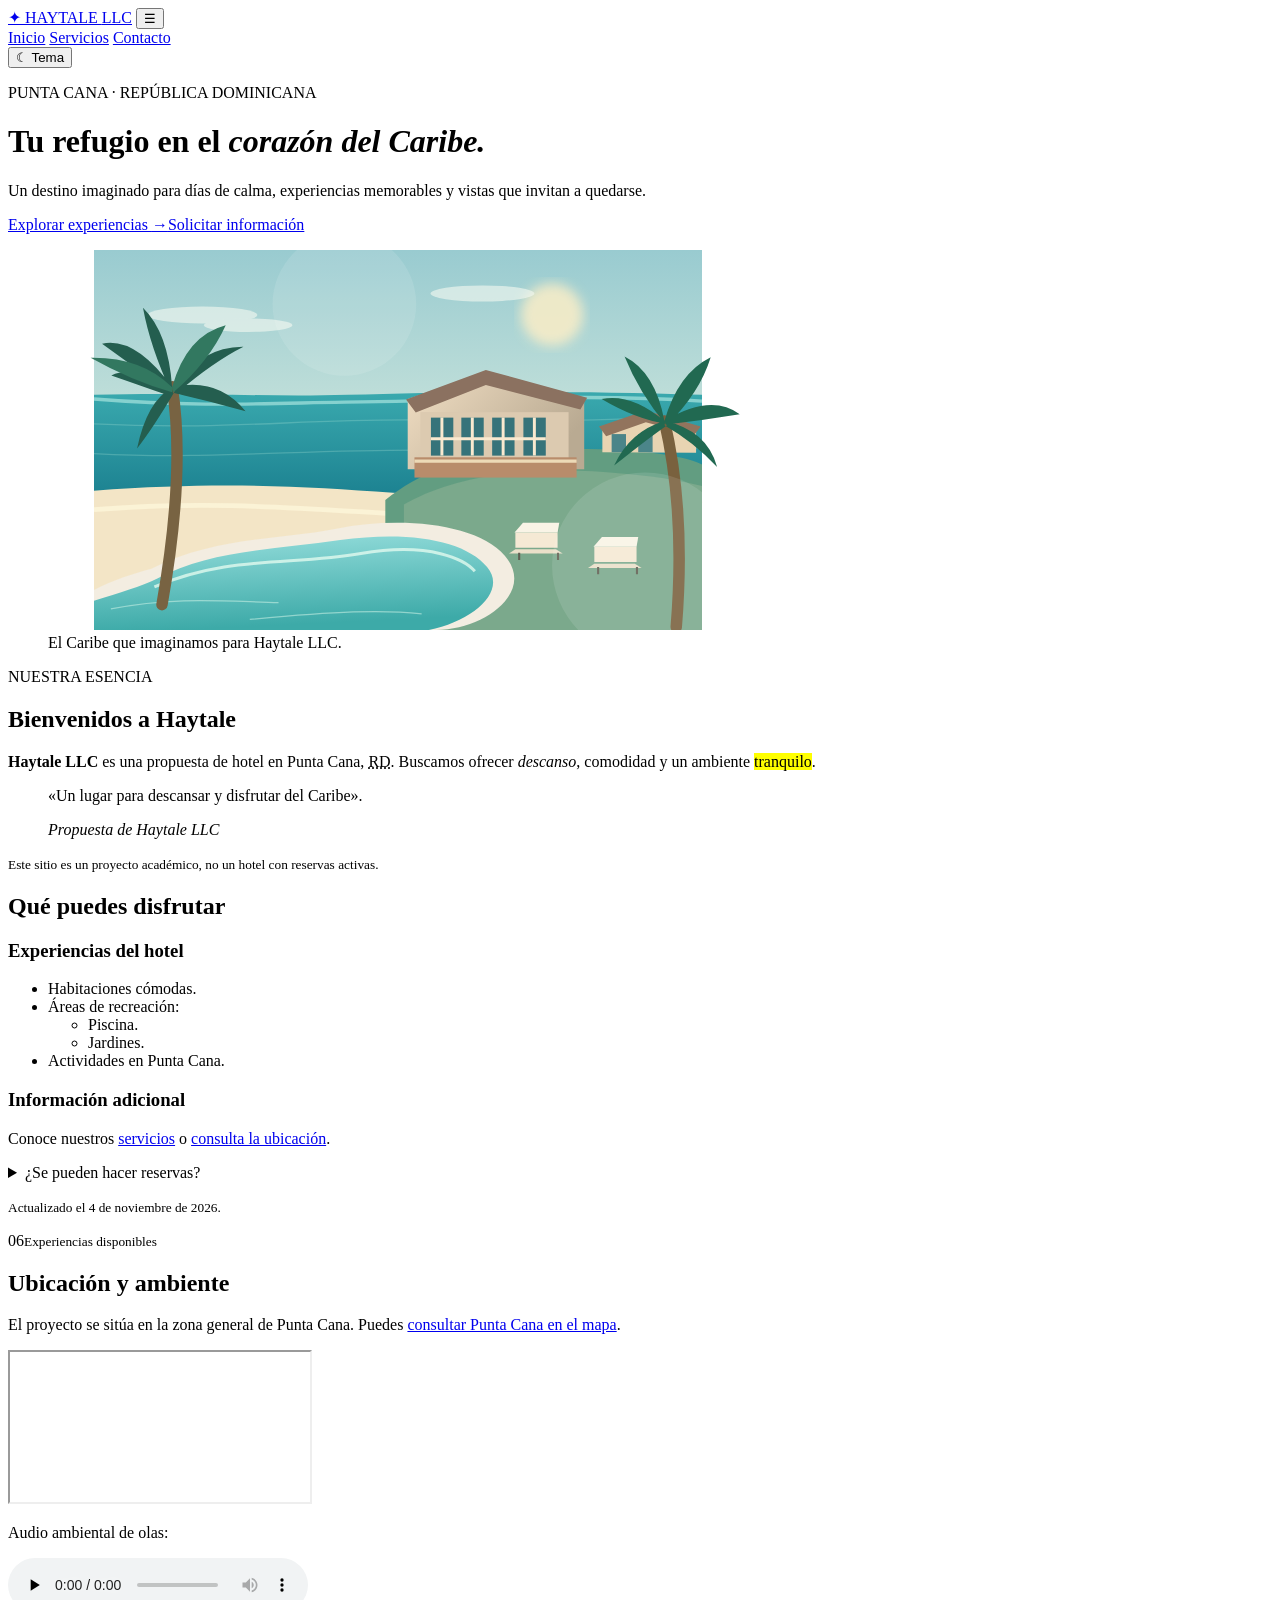
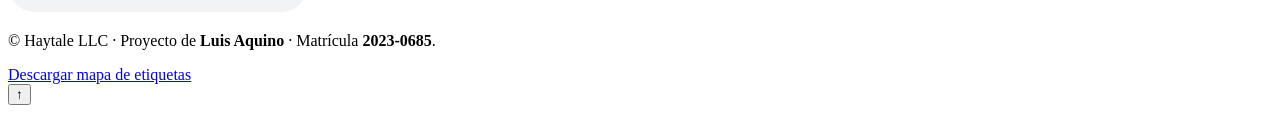
==== commit 093e25fe: "Add files via upload Implementar diseño Caribe Premium con CSS y JavaScript" ====
--- a/index.html
+++ b/index.html
@@ -5,27 +5,41 @@
   <meta name="viewport" content="width=device-width, initial-scale=1.0">
   <meta name="description" content="Haytale LLC, proyecto de hotel en Punta Cana, República Dominicana.">
   <title>Inicio | Haytale LLC</title>
-  <link rel="stylesheet" href="styles.css">
+  <link rel="stylesheet" href="css/estilos.css">
+  <script src="js/app.js" defer></script>
 </head>
 <body>
-  <header>
-    <p class="marca">Haytale LLC</p>
-    <nav aria-label="Menú principal">
-      <a href="index.html">Inicio</a>
-      <a href="servicios.html">Servicios</a>
-      <a href="contacto.html">Contacto</a>
-    </nav>
+  <header class="cabecera">
+    <div class="barra contenedor">
+      <a class="marca" href="index.html" aria-label="Haytale LLC, ir al inicio"><span class="marca-icono" aria-hidden="true">✦</span> HAYTALE <span>LLC</span></a>
+      <button class="menu-boton" type="button" aria-label="Abrir menú" aria-controls="menu-principal" aria-expanded="false">☰</button>
+      <nav class="navegacion" id="menu-principal" aria-label="Menú principal">
+        <a href="index.html" aria-current="page">Inicio</a>
+        <a href="servicios.html">Servicios</a>
+        <a href="contacto.html">Contacto</a>
+      </nav>
+      <button class="tema-boton" type="button" aria-label="Activar modo oscuro" aria-pressed="false">☾ <span>Tema</span></button>
+    </div>
   </header>
 
-  <main>
-    <h1>Haytale LLC: hotel en Punta Cana</h1>
-    <section id="bienvenida">
-      <h2>Bienvenidos</h2>
+  <main class="contenedor portada">
+    <div class="hero" id="bienvenida">
+      <div class="hero-texto">
+        <p class="eyebrow">PUNTA CANA · REPÚBLICA DOMINICANA</p>
+        <h1>Tu refugio en el <em>corazón del Caribe.</em></h1>
+        <p class="intro">Un destino imaginado para días de calma, experiencias memorables y vistas que invitan a quedarse.</p>
+        <div class="hero-acciones"><a class="boton" href="servicios.html">Explorar experiencias <span aria-hidden="true">→</span></a><a class="enlace-secundario" href="contacto.html#formulario">Solicitar información</a></div>
+      </div>
+      <figure class="hero-imagen">
+        <img src="assets/haytale-resort.svg" alt="Complejo turístico ilustrado con piscina azul, palmeras y mar Caribe" width="700" height="380">
+        <figcaption>El Caribe que imaginamos para Haytale LLC.</figcaption>
+      </figure>
+    </div>
+    <div class="portada-columnas"><div>
+    <section class="seccion" id="propuesta">
+      <p class="eyebrow">NUESTRA ESENCIA</p>
+      <h2>Bienvenidos a Haytale</h2>
       <p><strong>Haytale LLC</strong> es una propuesta de hotel en Punta Cana, <abbr title="República Dominicana">RD</abbr>. Buscamos ofrecer <em>descanso</em>, comodidad y un ambiente <mark>tranquilo</mark>.</p>
-      <figure>
-        <img src="assets/haytale-resort.svg" alt="Hotel tropical con piscina, palmeras y vista al mar en Punta Cana" width="700" height="380">
-        <figcaption>Ilustración conceptual del hotel.</figcaption>
-      </figure>
       <blockquote>
         <p>«Un lugar para descansar y disfrutar del Caribe».</p>
         <footer><cite>Propuesta de Haytale LLC</cite></footer>
@@ -33,7 +47,7 @@
       <p><small>Este sitio es un proyecto académico, no un hotel con reservas activas.</small></p>
     </section>
 
-    <section id="actividades">
+    <section class="seccion" id="actividades">
       <h2>Qué puedes disfrutar</h2>
       <article>
         <h3>Experiencias del hotel</h3>
@@ -48,7 +62,8 @@
           <li>Actividades en Punta Cana.</li>
         </ul>
       </article>
-      <aside>
+    </section></div>
+    <aside class="panel-lateral">
         <h3>Información adicional</h3>
         <p>Conoce nuestros <a href="servicios.html">servicios</a> o <a href="#ubicacion">consulta la ubicación</a>.</p>
         <details>
@@ -56,10 +71,10 @@
           <p>No. El formulario solo sirve como demostración.</p>
         </details>
         <p><small>Actualizado el <time datetime="2026-11-04">4 de noviembre de 2026</time>.</small></p>
-      </aside>
-    </section>
+        <div class="dato-destacado"><span>06</span><small>Experiencias disponibles</small></div>
+    </aside></div>
 
-    <section id="ubicacion">
+    <section class="seccion ubicacion" id="ubicacion">
       <h2>Ubicación y ambiente</h2>
       <p>El proyecto se sitúa en la zona general de Punta Cana. Puedes <a href="https://www.openstreetmap.org/#map=11/18.58/-68.37" target="_blank" rel="noopener noreferrer">consultar Punta Cana en el mapa</a>.</p>
       <iframe title="Mapa de la zona de Punta Cana" src="https://www.openstreetmap.org/export/embed.html?bbox=-68.48%2C18.49%2C-68.26%2C18.68&amp;layer=mapnik&amp;marker=18.58%2C-68.37" loading="lazy"></iframe>
@@ -71,9 +86,10 @@
     </section>
   </main>
 
-  <footer>
-    <p>Proyecto integrador de <strong>Luis Aquino</strong> · Matrícula <strong>2023-0685</strong>.</p>
-    <a href="README.md" download>Descargar mapa de etiquetas</a>
+  <footer class="pie"><div class="contenedor pie-contenido">
+    <p>© <span class="anio"></span> Haytale LLC · Proyecto de <strong>Luis Aquino</strong> · Matrícula <strong>2023-0685</strong>.</p>
+    <a href="README.md" download>Descargar mapa de etiquetas</a></div>
   </footer>
+  <button class="volver-arriba" type="button" aria-label="Volver arriba">↑</button>
 </body>
 </html>
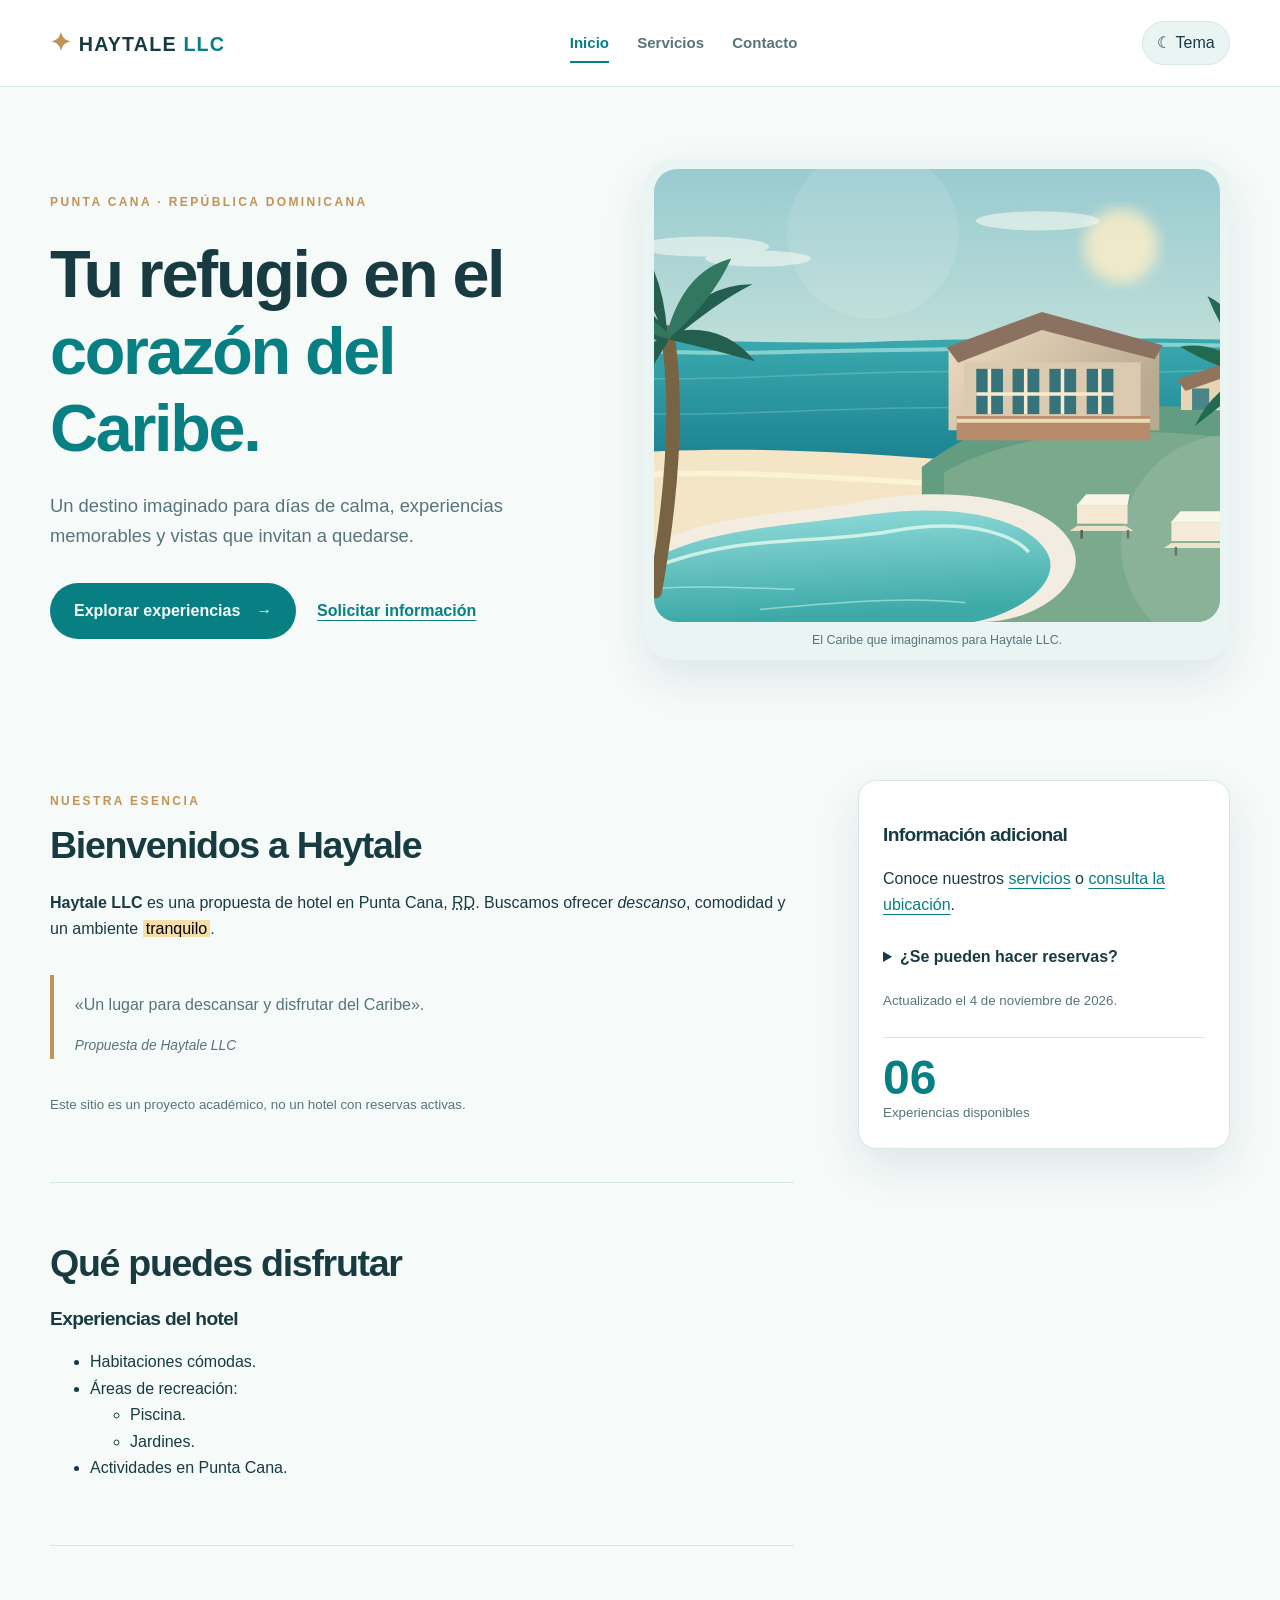
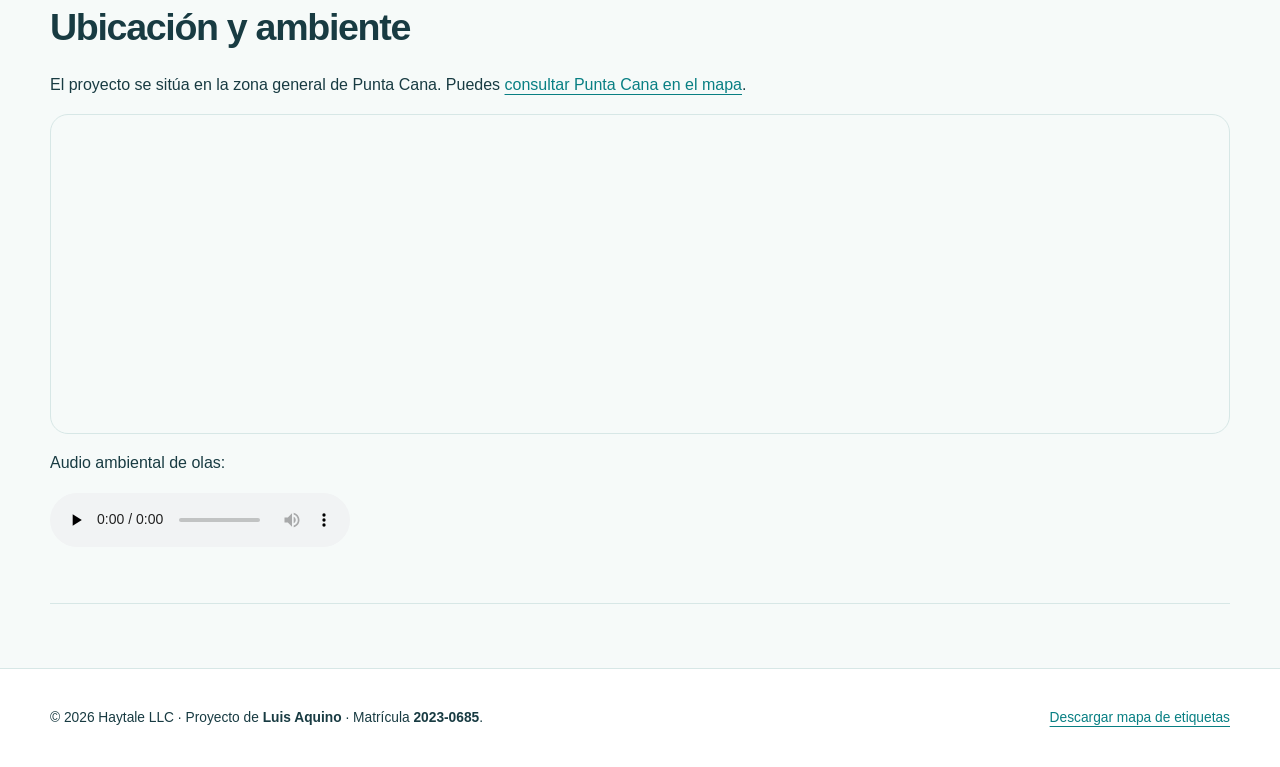
==== commit 8cdfc355: "Add files via upload Reorganizar imágenes y actualizar documentación técnica" ====
--- a/index.html
+++ b/index.html
@@ -5,6 +5,7 @@
   <meta name="viewport" content="width=device-width, initial-scale=1.0">
   <meta name="description" content="Haytale LLC, proyecto de hotel en Punta Cana, República Dominicana.">
   <title>Inicio | Haytale LLC</title>
+  <link rel="icon" href="img/favicon.svg" type="image/svg+xml">
   <link rel="stylesheet" href="css/estilos.css">
   <script src="js/app.js" defer></script>
 </head>
@@ -31,7 +32,7 @@
         <div class="hero-acciones"><a class="boton" href="servicios.html">Explorar experiencias <span aria-hidden="true">→</span></a><a class="enlace-secundario" href="contacto.html#formulario">Solicitar información</a></div>
       </div>
       <figure class="hero-imagen">
-        <img src="assets/haytale-resort.svg" alt="Complejo turístico ilustrado con piscina azul, palmeras y mar Caribe" width="700" height="380">
+        <img src="img/haytale-resort.svg" alt="Complejo turístico ilustrado con piscina azul, palmeras y mar Caribe" width="700" height="380">
         <figcaption>El Caribe que imaginamos para Haytale LLC.</figcaption>
       </figure>
     </div>
--- a/css/estilos.css
+++ b/css/estilos.css
@@ -0,0 +1,157 @@
+/* 1. Variables: la paleta completa cambia con el tema */
+:root {
+  --fondo: #f6faf9; --superficie: #ffffff; --superficie-alt: #eaf5f3;
+  --texto: #183b42; --texto-suave: #57747a; --primario: #087f83;
+  --primario-hover: #075f64; --linea: #d7e7e6; --dorado: #bf9454;
+  --error: #bc3548; --exito: #126a51; --sombra: 0 18px 45px rgb(11 77 80 / 10%);
+  --fuente: "Trebuchet MS", Arial, sans-serif; --espacio: 1.25rem; --radio: 18px;
+}
+body.oscuro {
+  --fondo: #0b2028; --superficie: #122f37; --superficie-alt: #1a3d45;
+  --texto: #eff9f7; --texto-suave: #b5d2d1; --primario: #51d0c9;
+  --primario-hover: #80e0d7; --linea: #32545c; --dorado: #edc68d;
+  --error: #ff9aa7; --exito: #95e4ba; --sombra: 0 18px 45px rgb(0 0 0 / 22%);
+}
+
+/* 2. Base y accesibilidad */
+*, *::before, *::after { box-sizing: border-box; }
+html { scroll-behavior: smooth; }
+body { margin: 0; min-height: 100vh; display: flex; flex-direction: column; background: var(--fondo); color: var(--texto); font-family: var(--fuente); line-height: 1.65; }
+main { flex: 1; }
+a { color: var(--primario); text-underline-offset: 4px; }
+img, iframe, audio { max-width: 100%; }
+img { display: block; height: auto; }
+h1, h2, h3 { line-height: 1.16; letter-spacing: -.035em; }
+h1 { font-size: clamp(2.5rem, 5.2vw, 5rem); margin: .35em 0; }
+h2 { font-size: clamp(1.65rem, 3vw, 2.35rem); margin: .3em 0 .6em; }
+h3 { font-size: 1.2rem; }
+button, input, select, textarea { font: inherit; }
+button, .boton { cursor: pointer; }
+:focus-visible { outline: 3px solid var(--dorado); outline-offset: 3px; }
+.contenedor { width: min(1180px, calc(100% - 48px)); margin-inline: auto; }
+.eyebrow { color: var(--dorado); font-size: .75rem; font-weight: 800; letter-spacing: .2em; text-transform: uppercase; }
+.intro { font-size: 1.15rem; max-width: 60ch; color: var(--texto-suave); }
+.seccion { padding-block: 3rem; border-bottom: 1px solid var(--linea); }
+small, figcaption { color: var(--texto-suave); }
+mark { background: #f4deaa; padding-inline: .2em; }
+blockquote { border-left: 4px solid var(--dorado); margin: 2rem 0; padding: .1rem 0 .1rem 1.3rem; color: var(--texto-suave); }
+blockquote footer { font-size: .86rem; }
+pre { max-width: 100%; overflow-x: auto; background: var(--superficie-alt); padding: 1rem; border-radius: 12px; }
+figure { margin: 0; }
+
+/* 3. Header y navegación Flexbox */
+.cabecera { background: var(--superficie); border-bottom: 1px solid var(--linea); position: relative; z-index: 10; }
+.barra { min-height: 86px; display: flex; align-items: center; justify-content: space-between; gap: 1.5rem; }
+.marca { white-space: nowrap; text-decoration: none; color: var(--texto); font-weight: 900; font-size: 1.23rem; letter-spacing: .06em; }
+.marca > span:last-child { color: var(--primario); }
+.marca-icono { color: var(--dorado); font-size: 1.55rem; }
+.navegacion { display: flex; align-items: center; justify-content: center; gap: clamp(.7rem, 2.2vw, 2rem); }
+.navegacion a { color: var(--texto-suave); font-size: .94rem; font-weight: 700; text-decoration: none; position: relative; transition: color .2s ease; }
+.navegacion a::after { content: ""; position: absolute; height: 2px; left: 0; right: 100%; bottom: -8px; background: var(--primario); transition: right .22s ease; }
+.navegacion a:hover, .navegacion a[aria-current="page"] { color: var(--primario); }
+.navegacion a:hover::after, .navegacion a[aria-current="page"]::after { right: 0; }
+.tema-boton, .menu-boton { border: 1px solid var(--linea); color: var(--texto); background: var(--superficie-alt); border-radius: 30px; padding: .48rem .9rem; transition: transform .2s, background .2s; }
+.tema-boton:hover, .menu-boton:hover { transform: translateY(-2px); background: var(--linea); }
+.menu-boton { display: none; }
+
+/* 4. Portada y dos columnas main/aside */
+.hero { display: grid; grid-template-columns: .95fr 1.05fr; align-items: center; gap: clamp(2rem, 5vw, 5rem); padding-block: 4.5rem; }
+.hero h1 em { font-style: normal; color: var(--primario); }
+.hero-texto { padding-block: 1rem; }
+.hero-acciones { display: flex; flex-wrap: wrap; align-items: center; gap: 1.3rem; margin-top: 2rem; }
+.boton, form button[type="submit"] { display: inline-flex; align-items: center; justify-content: center; gap: 1rem; background: var(--primario); color: var(--fondo); border: 0; border-radius: 40px; padding: .9rem 1.5rem; text-decoration: none; font-weight: 800; transition: transform .22s, background .22s, box-shadow .22s; }
+.boton:hover, form button[type="submit"]:hover { background: var(--primario-hover); transform: translateY(-3px); box-shadow: var(--sombra); }
+.enlace-secundario { font-weight: 700; }
+.hero-imagen { background: var(--superficie-alt); padding: .6rem; border-radius: 30px; box-shadow: var(--sombra); overflow: hidden; }
+.hero-imagen img { width: 100%; aspect-ratio: 5 / 4; object-fit: cover; border-radius: 23px; }
+.hero-imagen figcaption { font-size: .78rem; text-align: center; padding-top: .5rem; }
+.portada-columnas { display: grid; grid-template-columns: minmax(0, 2fr) minmax(260px, 1fr); gap: 4rem; align-items: start; }
+.panel-lateral, .panel { padding: 1.5rem; background: var(--superficie); border: 1px solid var(--linea); border-radius: var(--radio); box-shadow: var(--sombra); }
+.panel-lateral { margin-top: 3rem; }
+.dato-destacado { border-top: 1px solid var(--linea); margin-top: 1.5rem; padding-top: 1rem; display: grid; }
+.dato-destacado span { font-size: 3rem; font-weight: 900; color: var(--primario); line-height: 1; }
+details { padding-top: .6rem; }
+summary { cursor: pointer; font-weight: 700; }
+iframe { display: block; width: 100%; height: 320px; border: 1px solid var(--linea); border-radius: var(--radio); }
+
+/* 5. Catálogo Grid y tarjetas generadas por JavaScript */
+.pagina-interior { padding-top: 3.4rem; }
+.introduccion-servicios { display: grid; grid-template-columns: 1.5fr 1fr; gap: 1.6rem; align-items: start; }
+.introduccion-servicios > h2 { grid-column: 1 / -1; }
+.introduccion-servicios img { border-radius: 12px; width: 100%; }
+.filtros { display: flex; gap: 1rem; flex-wrap: wrap; margin: 1.5rem 0 1rem; }
+.campo-busqueda { flex: 1 1 230px; }
+.campo-busqueda label { display: block; font-size: .85rem; font-weight: 800; margin-bottom: .3rem; }
+.contador { color: var(--texto-suave); }
+.catalogo-grid { display: grid; grid-template-columns: repeat(auto-fit, minmax(min(100%, 255px), 1fr)); gap: 1.4rem; }
+.tarjeta { background: var(--superficie); border: 1px solid var(--linea); border-radius: var(--radio); overflow: hidden; box-shadow: var(--sombra); transition: transform .25s ease, box-shadow .25s ease; }
+.tarjeta:hover { transform: translateY(-7px); box-shadow: 0 20px 42px rgb(3 56 62 / 17%); }
+.tarjeta img { width: 100%; aspect-ratio: 16 / 10; object-fit: cover; background: var(--superficie-alt); }
+.tarjeta-cuerpo { padding: 1.25rem; }
+.tarjeta-cuerpo h3 { margin: .4rem 0; }
+.tarjeta-cuerpo p { margin: .4rem 0 1.2rem; color: var(--texto-suave); }
+.categoria { color: var(--dorado); text-transform: uppercase; letter-spacing: .1em; font-size: .72rem; font-weight: 800; }
+.precio { font-weight: 900; color: var(--primario); }
+.sin-resultados { background: var(--superficie-alt); padding: 2rem; border-radius: var(--radio); text-align: center; }
+
+/* 6. Tabla de datos */
+.tabla { overflow-x: auto; max-width: 100%; border-radius: var(--radio); border: 1px solid var(--linea); }
+table { border-collapse: collapse; width: 100%; min-width: 680px; text-align: left; background: var(--superficie); }
+caption { caption-side: top; background: var(--superficie-alt); color: var(--texto); padding: 1rem; font-weight: 800; text-align: left; }
+th, td { border-bottom: 1px solid var(--linea); padding: .9rem 1rem; }
+thead, tfoot { background: var(--superficie-alt); }
+tbody tr:nth-child(even) { background: var(--superficie-alt); }
+dt { font-weight: 800; }
+dd { margin: 0 0 .7rem; }
+
+/* 7. Formulario, foco, errores y confirmación */
+.contacto-columnas { display: grid; grid-template-columns: minmax(250px, .8fr) minmax(0, 1.2fr); gap: 3rem; align-items: start; }
+.contacto-columnas address { font-style: normal; overflow-wrap: anywhere; }
+.formulario-seccion { background: var(--superficie); padding: 1.7rem; border: 1px solid var(--linea); border-radius: var(--radio); box-shadow: var(--sombra); margin-top: 2rem; }
+fieldset { border: 1px solid var(--linea); border-radius: 12px; padding: 1.2rem; margin: 1.2rem 0; min-width: 0; }
+legend { color: var(--primario); font-weight: 900; padding: 0 .5rem; }
+fieldset > label:not(.check) { display: block; font-weight: 700; margin-top: 1rem; margin-bottom: .35rem; }
+input:not([type="radio"]):not([type="checkbox"]):not([type="range"]), select, textarea { width: 100%; min-width: 0; border: 1px solid var(--linea); border-radius: 10px; padding: .7rem .85rem; background: var(--fondo); color: var(--texto); }
+input[type="range"] { width: 100%; accent-color: var(--primario); }
+input[type="email"] { letter-spacing: .01em; }
+.opciones { display: flex; flex-wrap: wrap; gap: 1.5rem; }
+.opciones label, .check { display: flex; align-items: baseline; gap: .4rem; }
+.check { margin-top: 1.2rem; }
+input[type="checkbox"], input[type="radio"] { accent-color: var(--primario); }
+.invalido { border-color: var(--error) !important; box-shadow: 0 0 0 1px var(--error); }
+.error { display: block; min-height: 1.05rem; color: var(--error); font-size: .78rem; margin-top: .2rem; }
+.resultado:not(:empty) { margin-top: 1rem; padding: 1rem; border: 1px solid var(--exito); color: var(--exito); border-radius: 12px; background: var(--superficie-alt); }
+
+/* 8. Pie de página y botón flotante */
+.pie { margin-top: 4rem; background: var(--superficie); border-top: 1px solid var(--linea); }
+.pie-contenido { padding-block: 1.5rem; display: flex; justify-content: space-between; align-items: center; gap: 1rem; flex-wrap: wrap; font-size: .86rem; }
+.volver-arriba { position: fixed; bottom: 1.5rem; right: 1.5rem; width: 44px; height: 44px; border-radius: 50%; border: 0; background: var(--primario); color: var(--fondo); box-shadow: var(--sombra); opacity: 0; visibility: hidden; transform: translateY(10px); transition: opacity .2s, transform .2s, visibility .2s; }
+.volver-arriba.visible { opacity: 1; visibility: visible; transform: translateY(0); }
+
+/* 9. Tableta: reorganización de columnas y menú */
+@media (max-width: 768px) {
+  .barra { min-height: 72px; gap: .65rem; flex-wrap: wrap; }
+  .marca { margin-right: auto; font-size: 1rem; }
+  .menu-boton { display: inline-flex; align-items: center; justify-content: center; }
+  .navegacion { display: none; flex-basis: 100%; order: 4; flex-direction: column; align-items: stretch; padding: 1rem 0; border-top: 1px solid var(--linea); }
+  .navegacion.abierta { display: flex; }
+  .navegacion a { padding: .5rem; }
+  .navegacion a::after { display: none; }
+  .hero, .portada-columnas, .contacto-columnas { grid-template-columns: 1fr; gap: 1.5rem; }
+  .hero { padding-block: 2.5rem; }
+  .panel-lateral { margin-top: 0; }
+  .introduccion-servicios { grid-template-columns: 1fr; }
+}
+
+/* 10. Teléfonos pequeños: un solo flujo y controles completos */
+@media (max-width: 480px) {
+  .contenedor { width: min(100% - 28px, 1180px); }
+  .tema-boton span { display: none; }
+  .hero-acciones { align-items: stretch; flex-direction: column; }
+  .boton { width: 100%; }
+  .seccion { padding-block: 2rem; }
+  .formulario-seccion { padding: 1rem; }
+  fieldset { padding: .75rem; }
+  .pie-contenido { flex-direction: column; align-items: flex-start; }
+}
+@media (prefers-reduced-motion: reduce) { html { scroll-behavior: auto; } *, *::before, *::after { transition-duration: .01ms !important; } }
